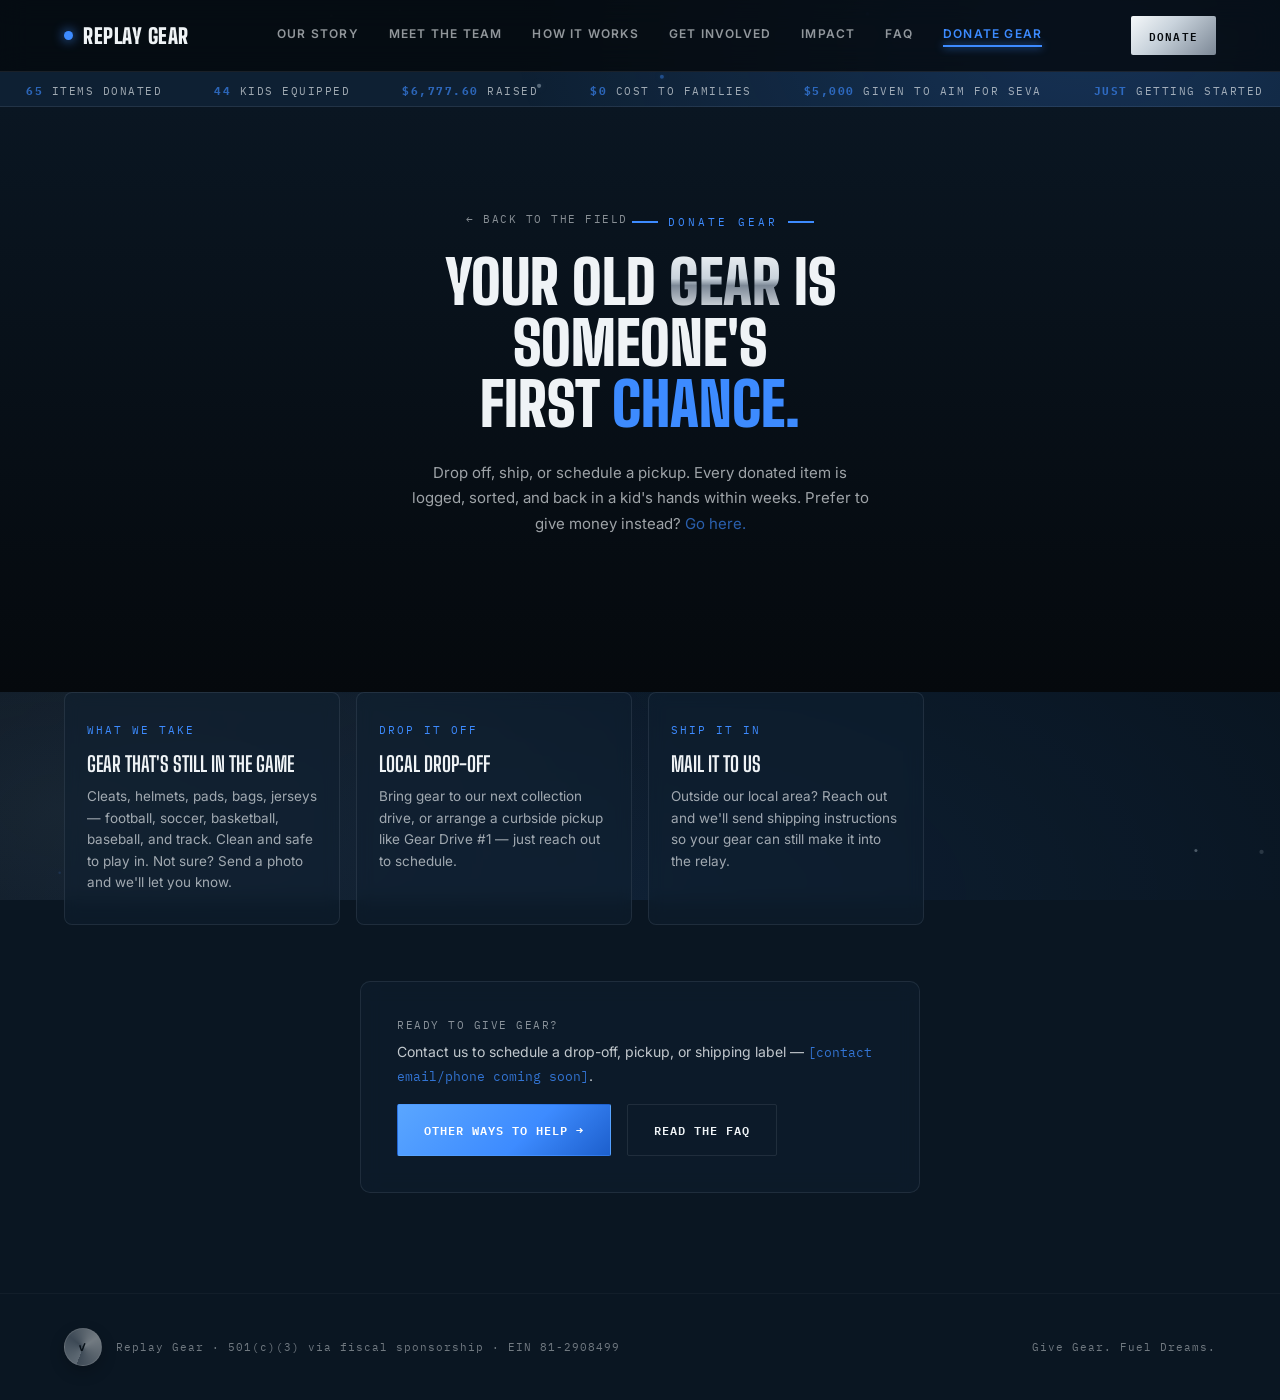
==== donate-gear.html @ a11f2f1e "Initial Replay Gear website — multi-page site with 3D football field nav Includes homepage with inte" ====
<!DOCTYPE html>
<html lang="en">
<head>
<meta charset="UTF-8">
<meta name="viewport" content="width=device-width, initial-scale=1.0">
<title>Donate Gear — Replay Gear</title>
<meta name="description" content="Drop off, ship, or schedule a pickup. Every donated item is logged, sorted, and back in a kid's hands within weeks.">
<link rel="icon" href="data:image/svg+xml,<svg xmlns=%22http://www.w3.org/2000/svg%22 viewBox=%220 0 100 100%22><circle cx=%2250%22 cy=%2250%22 r=%2248%22 fill=%22%230A1622%22/><ellipse cx=%2250%22 cy=%2250%22 rx=%2232%22 ry=%2220%22 fill=%22%23C9D3DC%22/></svg>">
<link rel="preconnect" href="https://fonts.googleapis.com">
<link rel="preconnect" href="https://fonts.gstatic.com" crossorigin>
<link href="https://fonts.googleapis.com/css2?family=Big+Shoulders+Display:wght@700;900&family=Inter:wght@400;500;600;700&family=IBM+Plex+Mono:wght@500;600&display=swap" rel="stylesheet">
<link rel="stylesheet" href="css/style.css">
</head>
<body>
<canvas id="bg-canvas" aria-hidden="true"></canvas>
<div class="bg-glow"></div>

<nav>
  <a class="logo" href="index.html"><span class="dot"></span>REPLAY GEAR</a>
  <div class="navlinks">
    <a href="story.html">Our Story</a>
    <a href="team.html">Meet the Team</a>
    <a href="how-it-works.html">How it Works</a>
    <a href="get-involved.html">Get Involved</a>
    <a href="impact.html">Impact</a>
    <a href="faq.html">FAQ</a>
    <a href="donate-gear.html" aria-current="page">Donate Gear</a>
  </div>
  <div class="nav-right">
    <a class="nav-cta" href="donate.html">Donate</a>
    <button class="nav-burger" id="navBurger" aria-label="Toggle menu" aria-expanded="false">
      <span></span><span></span><span></span>
    </button>
  </div>
</nav>

<div class="mobile-panel" id="mobilePanel">
  <a href="story.html">Our Story</a>
  <a href="team.html">Meet the Team</a>
  <a href="how-it-works.html">How it Works</a>
  <a href="get-involved.html">Get Involved</a>
  <a href="impact.html">Impact</a>
  <a href="faq.html">FAQ</a>
  <a href="donate-gear.html" aria-current="page">Donate Gear</a>
  <a class="nav-cta" href="donate.html">Donate</a>
</div>

<div class="ticker-wrap"><div class="ticker" id="ticker"></div></div>

<main>
  <section class="cta" style="padding-top:100px;">
    <a class="back-home" href="index.html">← Back to the field</a>
    <div class="hero-eyebrow">Donate Gear</div>
    <h2>Your old <em class="chrome-text">gear</em> is someone's<br>first <em style="color:var(--accent);">chance.</em></h2>
    <p>Drop off, ship, or schedule a pickup. Every donated item is logged, sorted, and back in a kid's hands within weeks. Prefer to give money instead? <a href="donate.html" style="color:var(--accent);">Go here.</a></p>
  </section>

  <section class="section" style="padding-top:0;">
    <div class="quarters">
      <div class="tilt-card"><div class="tilt-glow"></div>
        <div class="quarter-tag">WHAT WE TAKE</div>
        <h3>Gear That's Still In The Game</h3>
        <p>Cleats, helmets, pads, bags, jerseys — football, soccer, basketball, baseball, and track. Clean and safe to play in. Not sure? Send a photo and we'll let you know.</p>
      </div>
      <div class="tilt-card"><div class="tilt-glow"></div>
        <div class="quarter-tag">DROP IT OFF</div>
        <h3>Local Drop-Off</h3>
        <p>Bring gear to our next collection drive, or arrange a curbside pickup like Gear Drive #1 — just reach out to schedule.</p>
      </div>
      <div class="tilt-card"><div class="tilt-glow"></div>
        <div class="quarter-tag">SHIP IT IN</div>
        <h3>Mail It To Us</h3>
        <p>Outside our local area? Reach out and we'll send shipping instructions so your gear can still make it into the relay.</p>
      </div>
    </div>

    <div class="donate-panel" style="margin-top:56px;">
      <div class="donate-field">
        <label>Ready to give gear?</label>
        <p style="font-size:14px; line-height:1.7; opacity:.8; margin-top:6px;">
          Contact us to schedule a drop-off, pickup, or shipping label — <span style="color:var(--accent); font-family:var(--mono); font-size:12.5px;">[contact email/phone coming soon]</span>.
        </p>
      </div>
      <div class="hero-actions" style="justify-content:flex-start; margin-top:10px;">
        <a class="btn btn-primary" href="get-involved.html">Other Ways to Help →</a>
        <a class="btn btn-ghost" href="faq.html">Read the FAQ</a>
      </div>
    </div>
  </section>
</main>

<footer>
  <div style="display:flex; align-items:center; gap:14px;">
    <div class="seal" aria-hidden="true">
      <div class="seal-inner">
        <div class="seal-face front"><span class="check">✓</span></div>
        <div class="seal-face back"><span>TRUSTED<br>501(C)(3)</span></div>
      </div>
    </div>
    <span>Replay Gear · 501(c)(3) via fiscal sponsorship · EIN 81-2908499</span>
  </div>
  <span>Give Gear. Fuel Dreams.</span>
</footer>

<script src="js/main.js"></script>
</body>
</html>
---- css/style.css ----
:root{
  --void:#05090D;
  --navy:#0A1622;
  --navy2:#0E2033;
  --panel: rgba(16,32,48,0.55);
  --line: rgba(200,214,228,0.10);
  --chrome-1:#C9D3DC;
  --chrome-2:#F5F8FA;
  --chrome-3:#7C8896;
  --ice:#EFF3F6;
  --accent:#3D8BFF;
  --accent-dim: rgba(61,139,255,0.16);
  --mono:'IBM Plex Mono', monospace;
  --display:'Big Shoulders Display', sans-serif;
  --body:'Inter', sans-serif;
}
*{margin:0;padding:0;box-sizing:border-box;}
html{scroll-behavior:smooth;}
body{ background:var(--navy); color:var(--ice); font-family:var(--body); overflow-x:hidden; position:relative;}
a{color:inherit; text-decoration:none;}
button{ font:inherit; color:inherit; background:none; border:none; cursor:pointer; }

/* ambient backdrop */
#bg-canvas{
  position:fixed; inset:0; z-index:0; pointer-events:none; width:100%; height:100%; display:block;
}
.bg-glow{
  position:fixed; inset:0; z-index:0; pointer-events:none;
  background:
    radial-gradient(ellipse 45% 35% at 85% 5%, rgba(61,139,255,0.16), transparent),
    radial-gradient(ellipse 50% 40% at 5% 90%, rgba(124,136,150,0.12), transparent),
    radial-gradient(ellipse 60% 45% at 50% 100%, rgba(61,139,255,0.08), transparent);
}
main, nav, footer{ position:relative; z-index:1; }

.chrome-text{
  background:linear-gradient(180deg, var(--chrome-2) 0%, var(--chrome-1) 45%, var(--chrome-3) 55%, var(--chrome-2) 100%);
  -webkit-background-clip:text; background-clip:text; color:transparent;
}

/* ---------- NAV ---------- */
nav{
  position:sticky; top:0; z-index:50; display:flex; align-items:center; justify-content:space-between;
  padding:16px 5vw; background:rgba(5,9,13,0.72); backdrop-filter: blur(14px);
  border-bottom:1px solid var(--line);
}
.logo{ font-family:var(--display); font-weight:900; font-size:21px; letter-spacing:.5px; display:flex; align-items:center; gap:10px;}
.logo .dot{ width:9px; height:9px; border-radius:50%; background:var(--accent); box-shadow:0 0 12px var(--accent); animation:pulse 1.6s ease-in-out infinite;}
@keyframes pulse{0%,100%{opacity:1}50%{opacity:.3}}
.navlinks{ display:flex; gap:30px; font-size:12px; font-weight:600; letter-spacing:1.2px; text-transform:uppercase;}
.navlinks a{ opacity:.6; transition:opacity .2s, color .2s; position:relative; padding-bottom:4px;}
.navlinks a:hover{ opacity:1; color:var(--accent);}
.navlinks a[aria-current="page"]{ opacity:1; color:var(--accent);}
.navlinks a[aria-current="page"]::after{
  content:''; position:absolute; left:0; right:0; bottom:-2px; height:2px; background:var(--accent); box-shadow:0 0 8px var(--accent);
}
.mobile-panel a[aria-current="page"]{ color:var(--accent); }
.nav-right{ display:flex; align-items:center; gap:18px; }
.nav-cta{
  font-family:var(--mono); font-size:11px; font-weight:600; letter-spacing:1.2px;
  background:linear-gradient(135deg, var(--chrome-2), var(--chrome-1) 40%, var(--chrome-3));
  color:var(--void); padding:10px 18px; border-radius:2px; text-transform:uppercase;
  box-shadow:0 0 0 rgba(61,139,255,0); transition:box-shadow .25s, transform .15s;
  display:inline-block;
}
.nav-cta:hover{ box-shadow:0 0 24px rgba(61,139,255,.4); transform:translateY(-1px);}

.nav-burger{ display:none; width:34px; height:34px; position:relative; }
.nav-burger span{ position:absolute; left:6px; right:6px; height:2px; background:var(--ice); transition:transform .25s, opacity .2s; }
.nav-burger span:nth-child(1){ top:11px; }
.nav-burger span:nth-child(2){ top:17px; }
.nav-burger span:nth-child(3){ top:23px; }
.nav-burger.open span:nth-child(1){ transform:translateY(6px) rotate(45deg); }
.nav-burger.open span:nth-child(2){ opacity:0; }
.nav-burger.open span:nth-child(3){ transform:translateY(-6px) rotate(-45deg); }

.mobile-panel{
  position:fixed; inset:0 0 auto 0; top:65px; z-index:49; background:rgba(5,9,13,0.97); backdrop-filter:blur(16px);
  border-bottom:1px solid var(--line); padding:26px 6vw 34px; display:flex; flex-direction:column; gap:22px;
  transform:translateY(-12px); opacity:0; pointer-events:none; transition:transform .25s ease, opacity .2s ease;
}
.mobile-panel.open{ transform:translateY(0); opacity:1; pointer-events:auto; }
.mobile-panel a{ font-family:var(--display); font-weight:700; font-size:22px; text-transform:uppercase; letter-spacing:.5px; }
.mobile-panel .nav-cta{ align-self:flex-start; }

@media (max-width:820px){
  .navlinks{display:none;}
  .nav-burger{ display:block; }
  .nav-right .nav-cta{ display:none; }
}
@media (min-width:821px){ .mobile-panel{ display:none; } }

/* ---------- TICKER ---------- */
.ticker-wrap{ background:var(--navy2); border-bottom:1px solid var(--line); overflow:hidden; white-space:nowrap; padding:7px 0;}
.ticker{ display:inline-block; font-family:var(--mono); font-size:11px; letter-spacing:1.5px; color:var(--accent); animation:scroll-left 28s linear infinite;}
.ticker span{ margin:0 26px; color:var(--ice); opacity:.65;}
.ticker span b{ color:var(--accent); opacity:1;}
@keyframes scroll-left{0%{transform:translateX(0)}100%{transform:translateX(-50%)}}

/* ---------- HERO ---------- */
.hero{ padding:110px 5vw 40px; text-align:center; }
.hero-eyebrow{
  font-family:var(--mono); font-size:11px; letter-spacing:3px; color:var(--accent); text-transform:uppercase;
  margin-bottom:22px; display:inline-flex; align-items:center; gap:10px;
}
.hero-eyebrow::before, .hero-eyebrow::after{ content:''; width:26px; height:2px; background:var(--accent); display:inline-block;}
.flap-line{ display:flex; flex-wrap:wrap; gap:.14em; justify-content:center; font-family:var(--display); font-weight:900; font-size:clamp(38px,7vw,88px); line-height:.94; text-transform:uppercase; letter-spacing:-1px;}
.flap{ display:inline-block; }
.hero-sub{ margin:26px auto 0; max-width:56ch; font-size:16px; line-height:1.7; color:var(--ice); opacity:.7;}
.hero-actions{ margin-top:32px; display:flex; gap:16px; justify-content:center; flex-wrap:wrap;}
.btn{ font-family:var(--mono); font-size:12px; font-weight:600; letter-spacing:1px; text-transform:uppercase; padding:15px 26px; border-radius:2px; display:inline-flex; align-items:center; gap:10px; border:1px solid transparent; transition:transform .15s ease, box-shadow .25s; position:relative; overflow:hidden;}
.btn-primary{ background:linear-gradient(135deg, #5AA6FF, var(--accent) 60%, #1D5FCC); color:#fff;}
.btn-primary:hover{ transform:translateY(-2px); box-shadow:0 8px 30px rgba(61,139,255,.4);}
.btn-ghost{ border-color:var(--line); color:var(--ice);}
.btn-ghost:hover{ border-color:var(--chrome-1); transform:translateY(-2px);}

.btn::after{
  content:''; position:absolute; top:0; left:-60%; width:40%; height:100%;
  background:linear-gradient(115deg, transparent, rgba(255,255,255,.35), transparent);
  transform:skewX(-20deg); transition:left .5s ease;
}
.btn:hover::after{ left:130%; }

/* ---------- COIN BADGE ---------- */
.badge-wrap{ display:flex; justify-content:center; margin-top:46px; }
.badge-coin{ width:112px; height:112px; perspective:700px; }
.badge-coin-inner{ position:relative; width:100%; height:100%; transform-style:preserve-3d; animation:coin-spin 7s linear infinite; }
.badge-face{
  position:absolute; inset:0; border-radius:50%; backface-visibility:hidden; display:flex; flex-direction:column;
  align-items:center; justify-content:center; gap:2px;
  background:conic-gradient(from 140deg, var(--chrome-2), var(--chrome-1) 25%, var(--chrome-3) 50%, var(--chrome-1) 75%, var(--chrome-2));
  border:2px solid rgba(255,255,255,.5); box-shadow:0 10px 30px rgba(0,0,0,.55), inset 0 0 18px rgba(0,0,0,.25);
}
.badge-face .mono{ font-family:var(--mono); font-size:8px; letter-spacing:1.5px; color:var(--void); opacity:.75; }
.badge-face .rg{ font-family:var(--display); font-weight:900; font-size:26px; color:var(--void); line-height:1; }
.badge-face.back{ transform:rotateY(180deg); }
.badge-face.back .laces{ display:flex; gap:5px; }
.badge-face.back .laces span{ width:3px; height:34px; background:var(--void); opacity:.6; border-radius:2px; }
@keyframes coin-spin{ from{ transform:rotateY(0deg); } to{ transform:rotateY(360deg); } }

/* ---------- SEAL (small spinning badge, reused near Impact + footer) ---------- */
.seal{ width:56px; height:56px; perspective:500px; flex-shrink:0; }
.seal-inner{ position:relative; width:100%; height:100%; transform-style:preserve-3d; animation:coin-spin 9s linear infinite; }
.seal-face{
  position:absolute; inset:0; border-radius:50%; backface-visibility:hidden; display:flex; flex-direction:column;
  align-items:center; justify-content:center; text-align:center; line-height:1.1;
  background:conic-gradient(from 200deg, var(--chrome-1), var(--chrome-3) 30%, var(--chrome-2) 60%, var(--chrome-3));
  border:1.5px solid rgba(255,255,255,.45); box-shadow:0 6px 16px rgba(0,0,0,.5);
}
.seal-face .check{ color:var(--void); font-size:16px; font-weight:900; }
.seal-face.back{ transform:rotateY(180deg); }
.seal-face.back span{ font-family:var(--mono); font-size:6.5px; letter-spacing:.5px; color:var(--void); opacity:.8; padding:0 6px; }
.seal-row{ display:flex; align-items:center; gap:14px; justify-content:center; margin-top:40px; }
.seal-row .seal-caption{ font-family:var(--mono); font-size:10.5px; letter-spacing:1.5px; text-transform:uppercase; opacity:.5; text-align:left; }
footer .seal{ width:38px; height:38px; }
footer .seal-face .check{ font-size:11px; }

/* ---------- 3D FIELD ---------- */
.field-section{ padding:80px 4vw 130px; }
.field-header{ text-align:center; margin-bottom:50px; }
.field-title{ font-family:var(--display); font-weight:900; font-size:clamp(30px,4vw,48px); text-transform:uppercase;}
.field-note{ font-family:var(--mono); font-size:12px; letter-spacing:1.5px; opacity:.55; text-transform:uppercase; margin-top:10px;}

.field-wrap{ max-width:1180px; margin:0 auto; perspective:1900px; }
.field{
  position:relative; height:820px; border-radius:14px;
  transform-style:preserve-3d;
  transform: rotateX(50deg) rotateZ(0deg);
  transition: transform .15s ease-out;
  background:
    repeating-linear-gradient(180deg, rgba(200,214,228,0.08) 0 2px, transparent 2px 92px),
    linear-gradient(180deg, #0C1C2C 0%, #071119 100%);
  border:1px solid var(--line);
  box-shadow: 0 0 0 1px rgba(0,0,0,.5), 0 50px 140px rgba(0,0,0,.7), inset 0 0 160px rgba(0,0,0,.6);
  overflow:hidden;
}
/* yard-line hash marks along both sidelines */
.field::before, .field::after{
  content:''; position:absolute; top:0; bottom:0; width:14%;
  background-image: repeating-linear-gradient(180deg, rgba(200,214,228,0.35) 0 2px, transparent 2px 46px);
  background-position: left center; background-repeat:repeat-y; background-size: 22px 46px;
  opacity:.4; pointer-events:none;
}
.field::before{ left:2%; }
.field::after{ right:2%; background-position: right center; }

.field-scanline{
  position:absolute; left:0; right:0; height:150px;
  background:linear-gradient(180deg, transparent, rgba(61,139,255,0.16), transparent);
  animation: scan 5.5s linear infinite; pointer-events:none;
}
@keyframes scan{ 0%{ top:-150px } 100%{ top:100% } }

.endzone{
  position:absolute; left:0; right:0; height:84px; display:flex; align-items:center; justify-content:center;
  font-family:var(--display); font-weight:900; font-size:19px; letter-spacing:4px; text-transform:uppercase;
  cursor:pointer; transition:filter .2s, background .2s; border:none; width:100%;
}
.endzone.top{ top:0; background:linear-gradient(180deg, rgba(124,136,150,0.28), transparent); color:var(--chrome-1);}
.endzone.bottom{ bottom:0; background:linear-gradient(0deg, rgba(61,139,255,0.3), transparent); color:var(--accent);}
.endzone:hover, .endzone:focus-visible{ filter:brightness(1.45); }

.zone{
  position:absolute; left:4%; right:4%; width:92%; height:3px; background:rgba(200,214,228,0.22);
  cursor:pointer; border:none; padding:0; transition:background .2s, box-shadow .2s;
}
.zone-label{
  position:absolute; left:50%; top:-15px; transform:translate(-50%,0); white-space:nowrap;
  display:flex; align-items:baseline; gap:10px;
  font-family:var(--mono); font-size:16px; font-weight:600; letter-spacing:2.5px; color:var(--ice); opacity:.82;
  padding:5px 18px; border-radius:3px; background:rgba(5,9,13,0.35);
  transition:opacity .2s, transform .2s, color .2s, background .2s, box-shadow .2s;
}
.zone-label .yard{ color:var(--accent); font-weight:700; opacity:.95; }
.zone:hover, .zone:focus-visible{ background:var(--accent); box-shadow:0 0 20px var(--accent); }
.zone:hover .zone-label, .zone:focus-visible .zone-label{
  opacity:1; color:var(--accent); transform:translate(-50%,-6px); background:rgba(5,9,13,0.7); box-shadow:0 0 24px rgba(61,139,255,.35);
}
.zone:hover .zone-label .yard, .zone:focus-visible .zone-label .yard{ color:var(--chrome-2); }

.ball{
  position:absolute; width:34px; height:21px; left:50%; margin-left:-17px;
  background:linear-gradient(135deg, var(--chrome-2), var(--chrome-1) 50%, var(--chrome-3));
  border-radius:50% / 60%; box-shadow:0 10px 24px rgba(0,0,0,.6), 0 0 0 1px rgba(255,255,255,.18);
  transition: top .5s cubic-bezier(.2,.8,.2,1);
}
.ball::after{ content:''; position:absolute; left:50%; top:50%; width:18px; height:2px; background:rgba(10,22,34,.6); transform:translate(-50%,-50%);}

.field-hud{ display:flex; justify-content:space-between; font-family:var(--mono); font-size:11.5px; letter-spacing:1.5px; color:var(--accent); opacity:.65; margin-top:18px; text-transform:uppercase;}

@media (max-width:900px){
  .field{ height:1000px; }
  .zone-label{ font-size:14px; }
}
@media (max-width:700px){
  .field{ height:900px; transform: rotateX(28deg); }
  .field-wrap{ perspective:1400px; }
  .zone-label{ opacity:1; background:rgba(5,9,13,0.55); font-size:13.5px; letter-spacing:1.8px; padding:4px 12px; }
  .endzone{ font-size:15px; letter-spacing:2px; }
}

/* ---------- PAGE HEADER (subpages) ---------- */
.page-header{ padding:100px 5vw 30px; text-align:center; }
.page-header .hero-eyebrow{ margin-bottom:20px; }
.page-header h1{
  font-family:var(--display); font-weight:900; font-size:clamp(36px,6vw,68px); text-transform:uppercase; line-height:.98;
}
.page-header p{ margin:20px auto 0; max-width:56ch; font-size:15px; line-height:1.7; opacity:.65; }
.back-home{
  display:inline-flex; align-items:center; gap:8px; font-family:var(--mono); font-size:11px; letter-spacing:1.5px;
  text-transform:uppercase; opacity:.55; margin-bottom:26px; transition:opacity .2s, color .2s;
}
.back-home:hover{ opacity:1; color:var(--accent); }

/* ---------- SECTIONS ---------- */
.section{ padding:100px 5vw; }
.section-head{ display:flex; align-items:baseline; justify-content:space-between; margin-bottom:56px; flex-wrap:wrap; gap:16px;}
.section-title{ font-family:var(--display); font-weight:900; font-size:clamp(28px,3.4vw,44px); text-transform:uppercase;}
.section-note{ font-family:var(--mono); font-size:12px; letter-spacing:1.5px; opacity:.5; text-transform:uppercase;}
.section-lead{ max-width:64ch; font-size:15px; line-height:1.8; opacity:.7; }

.quarters, .roster{ display:grid; grid-template-columns:repeat(4,1fr); gap:16px; }
.tilt-card{
  position:relative; background:var(--panel); border:1px solid var(--line); border-radius:8px;
  padding:30px 22px; overflow:hidden; backdrop-filter:blur(8px);
  transform-style:preserve-3d; will-change:transform;
  transition:transform .12s ease-out, border-color .2s;
}
.tilt-card:hover{ border-color:rgba(61,139,255,.4); }
.tilt-glow{
  position:absolute; inset:0; opacity:0; transition:opacity .3s;
  background: radial-gradient(220px circle at var(--mx,50%) var(--my,50%), rgba(61,139,255,.18), transparent 60%);
}
.tilt-card:hover .tilt-glow{ opacity:1; }
.quarter-tag{ font-family:var(--mono); font-size:11px; color:var(--accent); letter-spacing:2px; position:relative;}
.tilt-card h3{ font-family:var(--display); font-weight:700; font-size:21px; text-transform:uppercase; margin:14px 0 10px; position:relative;}
.tilt-card p{ font-size:13.5px; line-height:1.6; opacity:.65; position:relative;}
.tilt-card .roster-cta{ display:inline-block; margin-top:16px; font-family:var(--mono); font-size:11px; letter-spacing:1.5px; color:var(--accent); position:relative; text-transform:uppercase; }
@media (max-width:900px){ .quarters, .roster{grid-template-columns:repeat(2,1fr);} }
@media (max-width:520px){ .quarters, .roster{grid-template-columns:1fr;} }

/* ---------- TRADING CARDS (Verified Moments) ---------- */
.card-series{ margin-top:70px; }
.card-series:first-of-type{ margin-top:40px; }
.card-series-head{ display:flex; align-items:baseline; gap:16px; flex-wrap:wrap; margin-bottom:26px; }
.card-series-head h3{ font-family:var(--display); font-weight:800; font-size:clamp(20px,2.4vw,28px); text-transform:uppercase; }
.card-series-head .series-note{ font-family:var(--mono); font-size:11.5px; letter-spacing:1px; opacity:.55; }

.card-grid{ display:grid; grid-template-columns:repeat(4,1fr); gap:34px 22px; }
@media (max-width:900px){ .card-grid{ grid-template-columns:repeat(2,1fr); } }
@media (max-width:520px){ .card-grid{ grid-template-columns:1fr; max-width:280px; margin:0 auto; } }

.trading-card{ position:relative; perspective:1200px; }
.trading-card-inner{
  position:relative; border-radius:15px; padding:3px;
  background:conic-gradient(from 140deg, var(--chrome-2), var(--chrome-1) 25%, var(--chrome-3) 50%, var(--chrome-1) 75%, var(--chrome-2));
  box-shadow:0 25px 55px rgba(0,0,0,.55), 0 0 0 1px rgba(0,0,0,.4);
  transform-style:preserve-3d; will-change:transform; transition:transform .12s ease-out, box-shadow .2s;
}
.trading-card:hover .trading-card-inner{ box-shadow:0 30px 70px rgba(0,0,0,.6), 0 0 26px rgba(61,139,255,.25); }
.trading-card-face{ background:var(--navy2); border-radius:12px; overflow:hidden; }

.card-label-bar{
  display:flex; align-items:center; justify-content:space-between; gap:8px;
  padding:8px 12px; background:linear-gradient(180deg, rgba(5,9,13,.92), rgba(5,9,13,.72));
  border-bottom:1px solid rgba(255,255,255,.08);
}
.card-label-bar .brand{ font-family:var(--mono); font-size:8px; letter-spacing:1.5px; color:var(--chrome-1); opacity:.8; }
.card-label-bar .verified{ font-family:var(--mono); font-size:8px; letter-spacing:1px; color:var(--accent); display:flex; align-items:center; gap:4px; }
.card-label-bar .verified::before{ content:''; width:5px; height:5px; border-radius:50%; background:var(--accent); box-shadow:0 0 6px var(--accent); }

.card-photo-window{ position:relative; aspect-ratio:3/4; overflow:hidden; }
.card-photo-window img{ width:100%; height:100%; object-fit:cover; display:block; filter:saturate(1.05) contrast(1.03); }
.card-photo-window::after{
  content:''; position:absolute; top:0; left:-60%; width:45%; height:100%;
  background:linear-gradient(115deg, transparent, rgba(255,255,255,.4), transparent);
  transform:skewX(-20deg); transition:left .6s ease; pointer-events:none;
}
.trading-card:hover .card-photo-window::after{ left:140%; }

.card-cert-strip{ padding:10px 12px 13px; }
.card-cert-strip .serial{ font-family:var(--mono); font-size:9px; letter-spacing:1.2px; color:var(--accent); opacity:.85; text-transform:uppercase; }
.card-cert-strip .caption{ font-family:var(--body); font-size:12.5px; line-height:1.4; opacity:.85; margin-top:4px; }

.card-hologram{ position:absolute; top:-15px; right:-13px; width:42px; height:42px; z-index:2; filter:drop-shadow(0 6px 14px rgba(0,0,0,.5)); }

/* Team profile variant of the trading card */
.card-grid.profiles{ grid-template-columns:repeat(3,1fr); }
@media (max-width:900px){ .card-grid.profiles{ grid-template-columns:1fr; max-width:340px; margin:0 auto; } }
.trading-card.profile-card .card-photo-window{ aspect-ratio:1/1; }
.card-cert-strip.profile{ padding:14px 16px 18px; }
.profile-name{ font-family:var(--display); font-weight:800; font-size:19px; text-transform:uppercase; letter-spacing:.3px; }
.profile-role{ font-family:var(--mono); font-size:11px; letter-spacing:1.5px; color:var(--accent); text-transform:uppercase; margin-top:3px; }
.profile-bio{ font-size:13px; line-height:1.6; opacity:.7; margin-top:10px; }
.profile-placeholder{
  width:100%; height:100%; display:flex; align-items:center; justify-content:center;
  font-family:var(--mono); font-size:11px; letter-spacing:1.5px; color:var(--chrome-3); text-transform:uppercase; text-align:center; padding:20px;
  background:linear-gradient(135deg, rgba(200,214,228,.06), rgba(200,214,228,.02));
}

/* ---------- TEAM COINS (Meet the Team) ---------- */
.team-grid{ display:grid; grid-template-columns:repeat(3,1fr); gap:56px 30px; max-width:820px; margin:54px auto 0; }
@media (max-width:800px){ .team-grid{ grid-template-columns:1fr; max-width:260px; gap:64px; } }

.team-card{ position:relative; perspective:1300px; width:100%; max-width:230px; margin:0 auto; cursor:pointer; }
.team-card-inner{
  position:relative; width:100%; aspect-ratio:1/1; transform-style:preserve-3d;
  transition:transform .6s cubic-bezier(.3,.7,.3,1);
}
.team-card.flipped .team-card-inner{ transform:rotateY(180deg); }
.team-card:focus-visible{ outline:2px solid var(--accent); outline-offset:8px; border-radius:50%; }

.team-face{
  position:absolute; inset:0; border-radius:50%; backface-visibility:hidden;
  background:conic-gradient(from 140deg, var(--chrome-2), var(--chrome-1) 25%, var(--chrome-3) 50%, var(--chrome-1) 75%, var(--chrome-2));
  padding:5px; box-shadow:0 22px 46px rgba(0,0,0,.5), inset 0 0 0 1px rgba(255,255,255,.15);
}
.team-face-inner{ position:relative; width:100%; height:100%; border-radius:50%; overflow:hidden; background:var(--navy2); }
.team-face.front .team-face-inner img{ width:100%; height:100%; object-fit:cover; display:block; filter:saturate(1.05) contrast(1.03); }
.team-face.front .team-face-inner::after{
  content:''; position:absolute; top:0; left:-70%; width:55%; height:100%;
  background:linear-gradient(115deg, transparent, rgba(255,255,255,.4), transparent);
  transform:skewX(-20deg); transition:left .7s ease; pointer-events:none;
}
.team-card:hover .team-face.front .team-face-inner::after{ left:150%; }
.team-face.back{ transform:rotateY(180deg); }
.team-face.back .team-face-inner{ display:flex; align-items:center; justify-content:center; padding:24px; text-align:center; }
.team-bio{ font-size:11.5px; line-height:1.55; opacity:.85; }
.team-monogram{ font-family:var(--display); font-weight:900; font-size:34px; color:var(--void); opacity:.65; }

.team-caption{ text-align:center; margin-top:22px; }
.team-name{ font-family:var(--display); font-weight:800; font-size:19px; text-transform:uppercase; }
.team-role{ font-family:var(--mono); font-size:11px; letter-spacing:1.5px; color:var(--accent); text-transform:uppercase; margin-top:4px; }
.team-hint{ font-family:var(--mono); font-size:9px; letter-spacing:1px; opacity:.4; text-transform:uppercase; margin-top:9px; }

/* ---------- FLIP CARDS (Get Involved roster) ---------- */
.flip-card{ background:none; border:none; padding:0; perspective:1400px; height:220px; width:100%; text-align:left; cursor:pointer; }
.flip-card:focus-visible{ outline:2px solid var(--accent); outline-offset:4px; border-radius:8px; }
.flip-card-inner{
  position:relative; width:100%; height:100%; transform-style:preserve-3d;
  transition:transform .55s cubic-bezier(.3,.7,.3,1);
}
.flip-card.flipped .flip-card-inner{ transform:rotateY(180deg); }
.flip-face{
  position:absolute; inset:0; backface-visibility:hidden; border-radius:8px; border:1px solid var(--line);
  background:var(--panel); padding:26px 22px; backdrop-filter:blur(8px); display:flex; flex-direction:column;
}
.flip-face.back{ transform:rotateY(180deg); justify-content:space-between; border-color:rgba(61,139,255,.35); }
.flip-face .quarter-tag{ display:block; }
.flip-face h3{ font-family:var(--display); font-weight:700; font-size:21px; text-transform:uppercase; margin:14px 0 10px; }
.flip-face p{ font-size:13.5px; line-height:1.6; opacity:.7; }
.flip-hint{ margin-top:auto; font-family:var(--mono); font-size:10px; letter-spacing:1.5px; text-transform:uppercase; opacity:.4; }
.flip-face.back .roster-cta{ font-family:var(--mono); font-size:12px; letter-spacing:1.5px; color:var(--accent); text-transform:uppercase; }
@media (max-width:520px){ .flip-card{ height:250px; } }

.impact{ background:var(--navy2); border-top:1px solid var(--line); border-bottom:1px solid var(--line);}
.impact-grid{ display:grid; grid-template-columns:repeat(4,1fr); gap:16px; }
.impact-cell{ padding:34px 22px; position:relative; overflow:hidden; transform-style:preserve-3d;}
.impact-num{ font-family:var(--display); font-weight:900; font-size:clamp(32px,3.6vw,50px); line-height:1; position:relative;}
.impact-label{ font-family:var(--mono); font-size:11px; letter-spacing:1.5px; text-transform:uppercase; opacity:.6; margin-top:10px; position:relative;}
@media (max-width:900px){ .impact-grid{grid-template-columns:repeat(2,1fr);} }

/* ---------- FAQ ---------- */
.faq-list{ max-width:760px; margin:0 auto; display:flex; flex-direction:column; gap:12px; }
.faq-item{ border:1px solid var(--line); border-radius:8px; background:var(--panel); overflow:hidden; }
.faq-q{
  width:100%; text-align:left; padding:20px 22px; display:flex; align-items:center; justify-content:space-between; gap:16px;
  font-family:var(--display); font-weight:700; font-size:17px; text-transform:uppercase; letter-spacing:.3px;
}
.faq-q .num{ font-family:var(--mono); color:var(--accent); font-size:12px; margin-right:14px; }
.faq-q .chevron{ font-family:var(--mono); color:var(--chrome-1); transition:transform .25s; flex-shrink:0; }
.faq-item.open .chevron{ transform:rotate(135deg); }
.faq-a{ max-height:0; overflow:hidden; transition:max-height .3s ease; }
.faq-a p{ padding:0 22px 20px 58px; font-size:14px; line-height:1.7; opacity:.7; max-width:60ch; }
.faq-item.open .faq-a{ max-height:220px; }

/* ---------- DONATE FORM ---------- */
.cta{ padding:120px 5vw; text-align:center; background:linear-gradient(180deg, var(--navy), var(--void)); }
.cta h2{ font-family:var(--display); font-weight:900; text-transform:uppercase; font-size:clamp(30px,5vw,60px); max-width:16ch; margin:0 auto 24px; line-height:1.02;}
.cta h2 em{ font-style:normal;}
.cta > p{ opacity:.65; max-width:52ch; margin:0 auto 36px; font-size:15px; line-height:1.7;}

.donate-panel{
  max-width:560px; margin:0 auto; background:var(--panel); border:1px solid var(--line); border-radius:10px;
  padding:36px; text-align:left; backdrop-filter:blur(10px);
}
.donate-field{ margin-bottom:16px; }
.donate-field label{ display:block; font-family:var(--mono); font-size:10.5px; letter-spacing:1.5px; text-transform:uppercase; opacity:.55; margin-bottom:8px; }
.btn:focus-visible, .faq-q:focus-visible, .nav-burger:focus-visible{
  outline:2px solid var(--accent); outline-offset:2px;
}

/* ---------- DONATE EMBED (real HCB form) ---------- */
.donate-embed-panel{
  max-width:640px; margin:36px auto 0; border-radius:14px; padding:3px;
  background:conic-gradient(from 140deg, var(--chrome-2), var(--chrome-1) 25%, var(--chrome-3) 50%, var(--chrome-1) 75%, var(--chrome-2));
  box-shadow:0 35px 90px rgba(0,0,0,.6);
}
.donate-embed-inner{ background:var(--navy2); border-radius:11px; overflow:hidden; }
.donate-embed-inner iframe{ display:block; width:100%; height:min(80vh, 780px); border:0; background:#fff; }
.donate-embed-note{ margin-top:16px; font-family:var(--mono); font-size:10.5px; opacity:.45; letter-spacing:.5px; text-align:center; }

footer{ padding:34px 5vw; border-top:1px solid var(--line); display:flex; justify-content:space-between; align-items:center; font-family:var(--mono); font-size:11px; opacity:.45; letter-spacing:1px; flex-wrap:wrap; gap:10px;}

@media (prefers-reduced-motion: reduce){ *{ animation:none !important; transition:none !important; } }
@media (max-width:700px){ .field{ height:420px; transform: rotateX(46deg); } }
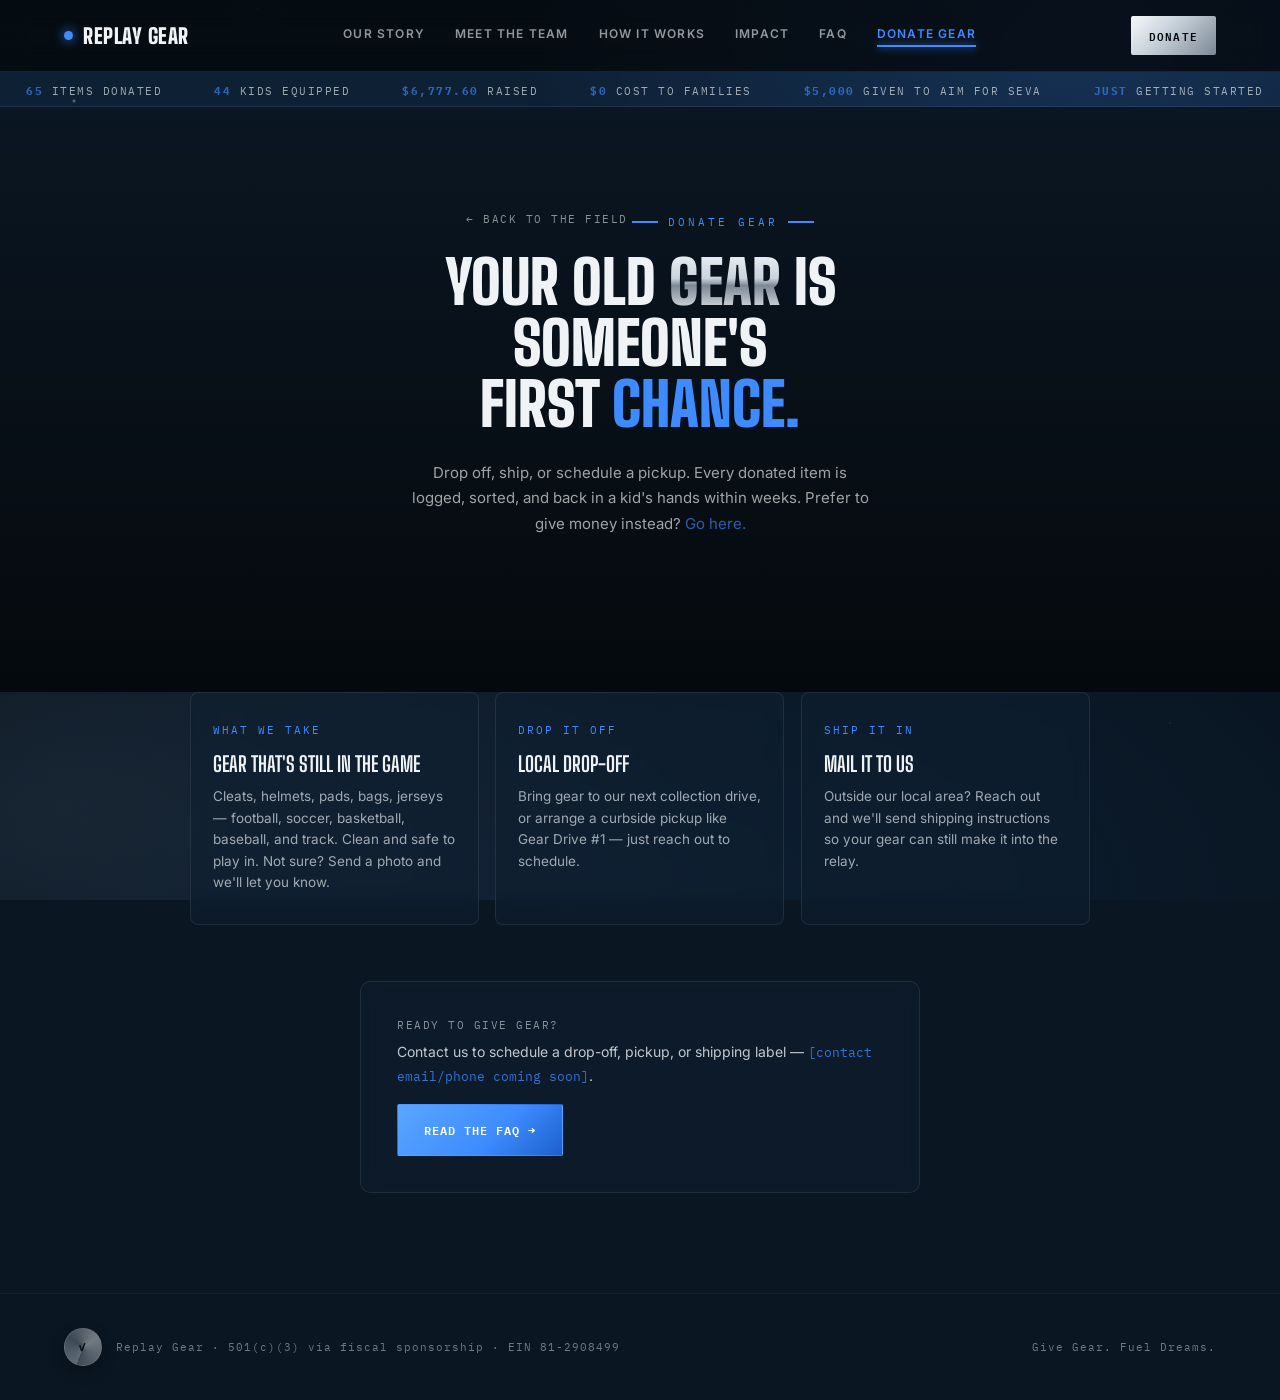
==== commit 7fdfca20: "Remove Get Involved page, fix donate-gear card centering, upgrade trading cards - Delete get-involve" ====
--- a/donate-gear.html
+++ b/donate-gear.html
@@ -21,7 +21,6 @@
     <a href="story.html">Our Story</a>
     <a href="team.html">Meet the Team</a>
     <a href="how-it-works.html">How it Works</a>
-    <a href="get-involved.html">Get Involved</a>
     <a href="impact.html">Impact</a>
     <a href="faq.html">FAQ</a>
     <a href="donate-gear.html" aria-current="page">Donate Gear</a>
@@ -38,7 +37,6 @@
   <a href="story.html">Our Story</a>
   <a href="team.html">Meet the Team</a>
   <a href="how-it-works.html">How it Works</a>
-  <a href="get-involved.html">Get Involved</a>
   <a href="impact.html">Impact</a>
   <a href="faq.html">FAQ</a>
   <a href="donate-gear.html" aria-current="page">Donate Gear</a>
@@ -56,7 +54,7 @@
   </section>
 
   <section class="section" style="padding-top:0;">
-    <div class="quarters">
+    <div class="quarters three-up">
       <div class="tilt-card"><div class="tilt-glow"></div>
         <div class="quarter-tag">WHAT WE TAKE</div>
         <h3>Gear That's Still In The Game</h3>
@@ -82,8 +80,7 @@
         </p>
       </div>
       <div class="hero-actions" style="justify-content:flex-start; margin-top:10px;">
-        <a class="btn btn-primary" href="get-involved.html">Other Ways to Help →</a>
-        <a class="btn btn-ghost" href="faq.html">Read the FAQ</a>
+        <a class="btn btn-primary" href="faq.html">Read the FAQ →</a>
       </div>
     </div>
   </section>
--- a/css/style.css
+++ b/css/style.css
@@ -259,7 +259,8 @@
 .section-note{ font-family:var(--mono); font-size:12px; letter-spacing:1.5px; opacity:.5; text-transform:uppercase;}
 .section-lead{ max-width:64ch; font-size:15px; line-height:1.8; opacity:.7; }
 
-.quarters, .roster{ display:grid; grid-template-columns:repeat(4,1fr); gap:16px; }
+.quarters{ display:grid; grid-template-columns:repeat(4,1fr); gap:16px; }
+.quarters.three-up{ grid-template-columns:repeat(3,1fr); max-width:900px; margin:0 auto; }
 .tilt-card{
   position:relative; background:var(--panel); border:1px solid var(--line); border-radius:8px;
   padding:30px 22px; overflow:hidden; backdrop-filter:blur(8px);
@@ -275,9 +276,8 @@
 .quarter-tag{ font-family:var(--mono); font-size:11px; color:var(--accent); letter-spacing:2px; position:relative;}
 .tilt-card h3{ font-family:var(--display); font-weight:700; font-size:21px; text-transform:uppercase; margin:14px 0 10px; position:relative;}
 .tilt-card p{ font-size:13.5px; line-height:1.6; opacity:.65; position:relative;}
-.tilt-card .roster-cta{ display:inline-block; margin-top:16px; font-family:var(--mono); font-size:11px; letter-spacing:1.5px; color:var(--accent); position:relative; text-transform:uppercase; }
-@media (max-width:900px){ .quarters, .roster{grid-template-columns:repeat(2,1fr);} }
-@media (max-width:520px){ .quarters, .roster{grid-template-columns:1fr;} }
+@media (max-width:900px){ .quarters{grid-template-columns:repeat(2,1fr);} .quarters.three-up{grid-template-columns:repeat(2,1fr); max-width:600px;} }
+@media (max-width:520px){ .quarters{grid-template-columns:1fr;} .quarters.three-up{grid-template-columns:1fr; max-width:320px;} }
 
 /* ---------- TRADING CARDS (Verified Moments) ---------- */
 .card-series{ margin-top:70px; }
@@ -292,24 +292,35 @@
 
 .trading-card{ position:relative; perspective:1200px; }
 .trading-card-inner{
-  position:relative; border-radius:15px; padding:3px;
+  position:relative; border-radius:18px; padding:9px;
   background:conic-gradient(from 140deg, var(--chrome-2), var(--chrome-1) 25%, var(--chrome-3) 50%, var(--chrome-1) 75%, var(--chrome-2));
   box-shadow:0 25px 55px rgba(0,0,0,.55), 0 0 0 1px rgba(0,0,0,.4);
   transform-style:preserve-3d; will-change:transform; transition:transform .12s ease-out, box-shadow .2s;
 }
-.trading-card:hover .trading-card-inner{ box-shadow:0 30px 70px rgba(0,0,0,.6), 0 0 26px rgba(61,139,255,.25); }
-.trading-card-face{ background:var(--navy2); border-radius:12px; overflow:hidden; }
+.trading-card:hover .trading-card-inner{ box-shadow:0 30px 70px rgba(0,0,0,.6), 0 0 30px rgba(61,139,255,.3); }
+.trading-card-face{
+  position:relative; background:var(--navy2); border-radius:11px; overflow:hidden;
+  box-shadow:inset 0 0 0 1px rgba(255,255,255,.3), inset 0 0 0 3px rgba(5,9,13,.55);
+}
+/* holo foil sheen sweeping the full card on hover */
+.trading-card-face::before{
+  content:''; position:absolute; inset:0; z-index:3; pointer-events:none; opacity:0; transition:opacity .25s;
+  background:linear-gradient(115deg, transparent 30%, rgba(255,80,180,.18) 42%, rgba(120,180,255,.22) 50%, rgba(255,220,120,.18) 58%, transparent 70%);
+  background-size:250% 250%; background-position:0% 0%;
+  mix-blend-mode:screen;
+}
+.trading-card:hover .trading-card-face::before{ opacity:1; background-position:100% 100%; transition:opacity .25s, background-position 1s ease; }
 
 .card-label-bar{
   display:flex; align-items:center; justify-content:space-between; gap:8px;
-  padding:8px 12px; background:linear-gradient(180deg, rgba(5,9,13,.92), rgba(5,9,13,.72));
-  border-bottom:1px solid rgba(255,255,255,.08);
-}
-.card-label-bar .brand{ font-family:var(--mono); font-size:8px; letter-spacing:1.5px; color:var(--chrome-1); opacity:.8; }
+  padding:7px 12px; background:linear-gradient(115deg, #12233a, #0A1622 55%, #1a3350);
+  border-bottom:1px solid rgba(255,255,255,.12);
+}
+.card-label-bar .brand{ font-family:var(--display); font-weight:800; font-size:11px; letter-spacing:1px; color:var(--chrome-2); text-transform:uppercase; }
 .card-label-bar .verified{ font-family:var(--mono); font-size:8px; letter-spacing:1px; color:var(--accent); display:flex; align-items:center; gap:4px; }
 .card-label-bar .verified::before{ content:''; width:5px; height:5px; border-radius:50%; background:var(--accent); box-shadow:0 0 6px var(--accent); }
 
-.card-photo-window{ position:relative; aspect-ratio:3/4; overflow:hidden; }
+.card-photo-window{ position:relative; aspect-ratio:3/4; overflow:hidden; border-top:1px solid rgba(255,255,255,.08); border-bottom:1px solid rgba(0,0,0,.4); }
 .card-photo-window img{ width:100%; height:100%; object-fit:cover; display:block; filter:saturate(1.05) contrast(1.03); }
 .card-photo-window::after{
   content:''; position:absolute; top:0; left:-60%; width:45%; height:100%;
@@ -318,7 +329,7 @@
 }
 .trading-card:hover .card-photo-window::after{ left:140%; }
 
-.card-cert-strip{ padding:10px 12px 13px; }
+.card-cert-strip{ padding:10px 12px 13px; background:linear-gradient(180deg, rgba(255,255,255,.02), transparent); }
 .card-cert-strip .serial{ font-family:var(--mono); font-size:9px; letter-spacing:1.2px; color:var(--accent); opacity:.85; text-transform:uppercase; }
 .card-cert-strip .caption{ font-family:var(--body); font-size:12.5px; line-height:1.4; opacity:.85; margin-top:4px; }
 
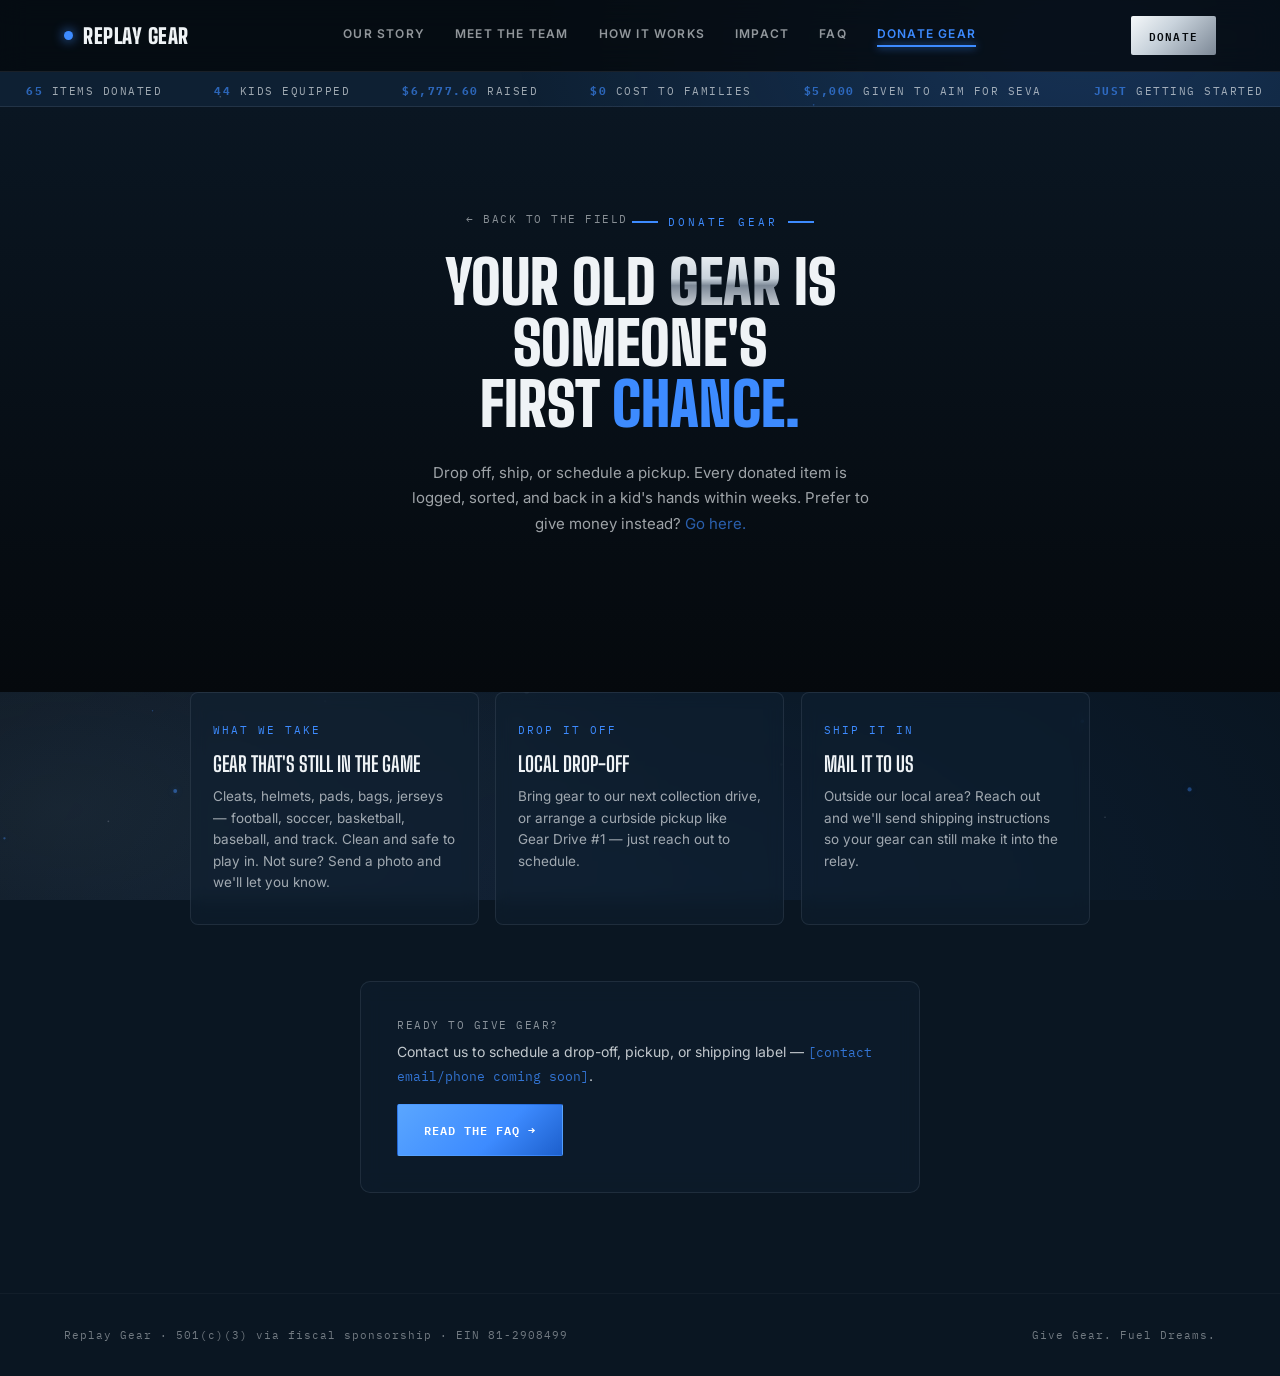
==== commit 316fa242: "Cut spinning coins down to the two meaningful uses Removed the small "seal" badge from every footer " ====
--- a/donate-gear.html
+++ b/donate-gear.html
@@ -87,15 +87,7 @@
 </main>
 
 <footer>
-  <div style="display:flex; align-items:center; gap:14px;">
-    <div class="seal" aria-hidden="true">
-      <div class="seal-inner">
-        <div class="seal-face front"><span class="check">✓</span></div>
-        <div class="seal-face back"><span>TRUSTED<br>501(C)(3)</span></div>
-      </div>
-    </div>
-    <span>Replay Gear · 501(c)(3) via fiscal sponsorship · EIN 81-2908499</span>
-  </div>
+  <span>Replay Gear · 501(c)(3) via fiscal sponsorship · EIN 81-2908499</span>
   <span>Give Gear. Fuel Dreams.</span>
 </footer>
 
--- a/css/style.css
+++ b/css/style.css
@@ -138,22 +138,6 @@
 .badge-face.back .laces span{ width:3px; height:34px; background:var(--void); opacity:.6; border-radius:2px; }
 @keyframes coin-spin{ from{ transform:rotateY(0deg); } to{ transform:rotateY(360deg); } }
 
-/* ---------- SEAL (small spinning badge, reused near Impact + footer) ---------- */
-.seal{ width:56px; height:56px; perspective:500px; flex-shrink:0; }
-.seal-inner{ position:relative; width:100%; height:100%; transform-style:preserve-3d; animation:coin-spin 9s linear infinite; }
-.seal-face{
-  position:absolute; inset:0; border-radius:50%; backface-visibility:hidden; display:flex; flex-direction:column;
-  align-items:center; justify-content:center; text-align:center; line-height:1.1;
-  background:conic-gradient(from 200deg, var(--chrome-1), var(--chrome-3) 30%, var(--chrome-2) 60%, var(--chrome-3));
-  border:1.5px solid rgba(255,255,255,.45); box-shadow:0 6px 16px rgba(0,0,0,.5);
-}
-.seal-face .check{ color:var(--void); font-size:16px; font-weight:900; }
-.seal-face.back{ transform:rotateY(180deg); }
-.seal-face.back span{ font-family:var(--mono); font-size:6.5px; letter-spacing:.5px; color:var(--void); opacity:.8; padding:0 6px; }
-.seal-row{ display:flex; align-items:center; gap:14px; justify-content:center; margin-top:40px; }
-.seal-row .seal-caption{ font-family:var(--mono); font-size:10.5px; letter-spacing:1.5px; text-transform:uppercase; opacity:.5; text-align:left; }
-footer .seal{ width:38px; height:38px; }
-footer .seal-face .check{ font-size:11px; }
 
 /* ---------- 3D FIELD ---------- */
 .field-section{ padding:80px 4vw 130px; }
@@ -333,8 +317,6 @@
 .card-cert-strip .serial{ font-family:var(--mono); font-size:9px; letter-spacing:1.2px; color:var(--accent); opacity:.85; text-transform:uppercase; }
 .card-cert-strip .caption{ font-family:var(--body); font-size:12.5px; line-height:1.4; opacity:.85; margin-top:4px; }
 
-.card-hologram{ position:absolute; top:-15px; right:-13px; width:42px; height:42px; z-index:2; filter:drop-shadow(0 6px 14px rgba(0,0,0,.5)); }
-
 /* Team profile variant of the trading card */
 .card-grid.profiles{ grid-template-columns:repeat(3,1fr); }
 @media (max-width:900px){ .card-grid.profiles{ grid-template-columns:1fr; max-width:340px; margin:0 auto; } }
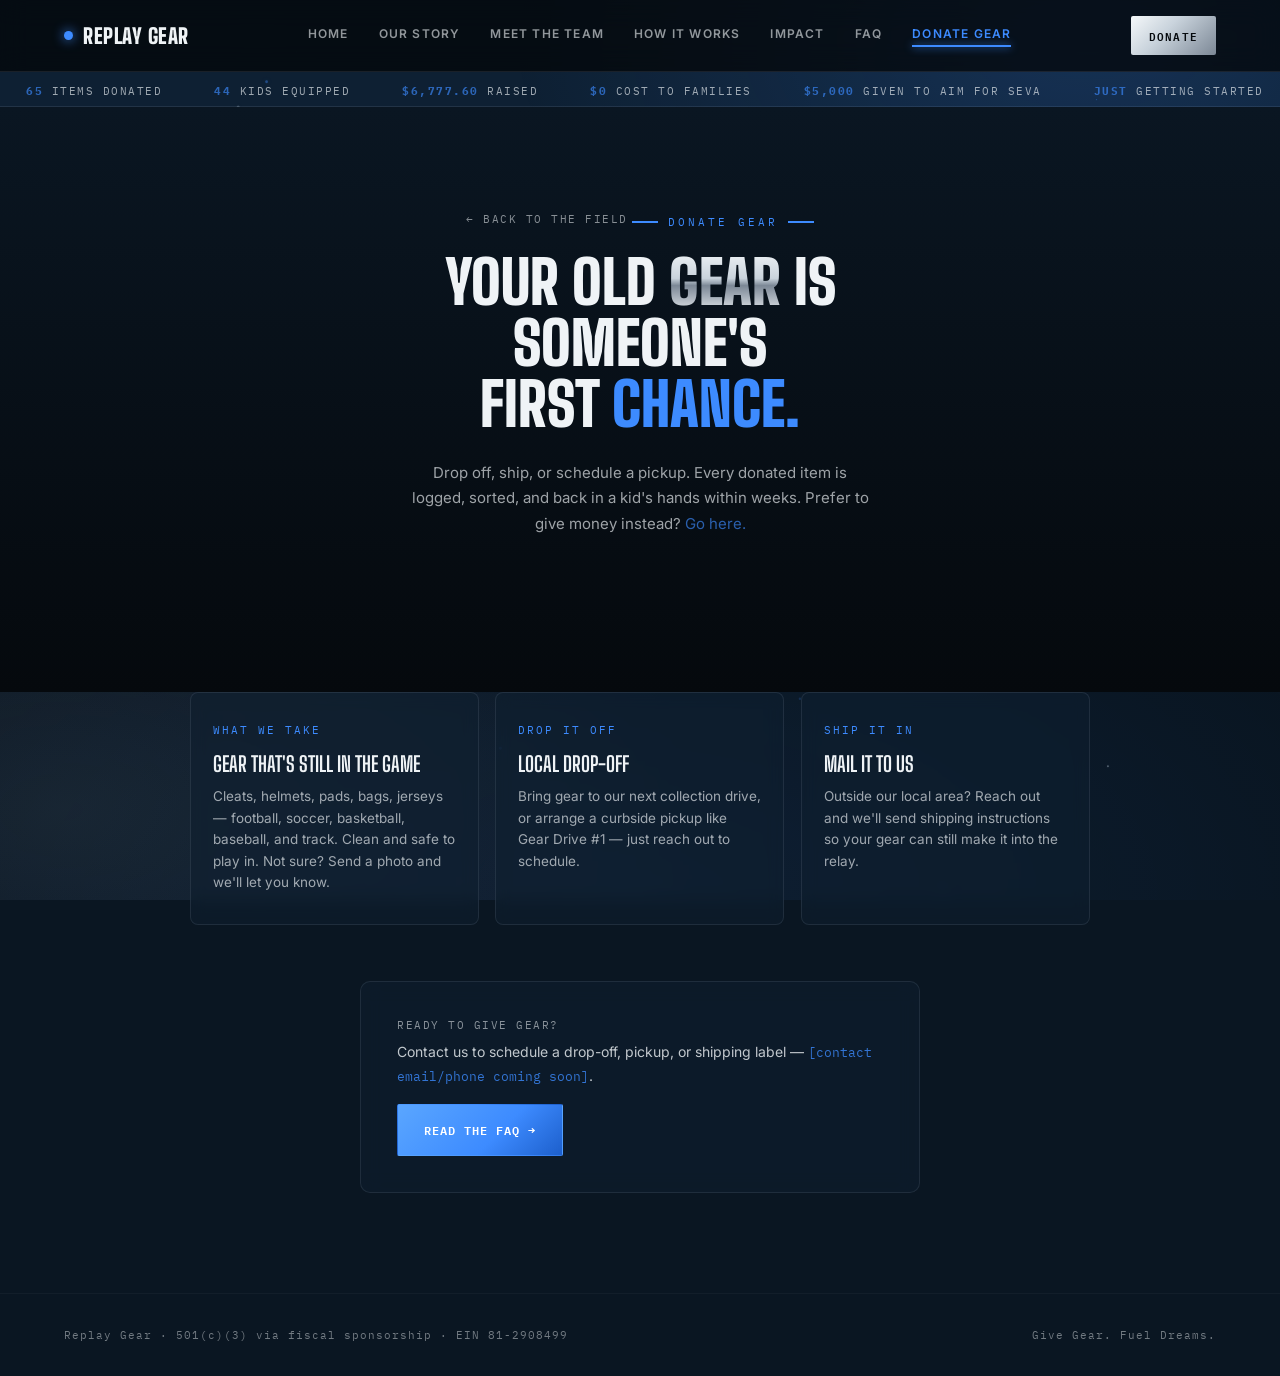
==== commit 284e2079: "Add explicit Home nav link, separate from Our Story The football field/hero page (index.html) is the" ====
--- a/donate-gear.html
+++ b/donate-gear.html
@@ -18,6 +18,7 @@
 <nav>
   <a class="logo" href="index.html"><span class="dot"></span>REPLAY GEAR</a>
   <div class="navlinks">
+    <a href="index.html">Home</a>
     <a href="story.html">Our Story</a>
     <a href="team.html">Meet the Team</a>
     <a href="how-it-works.html">How it Works</a>
@@ -34,6 +35,7 @@
 </nav>
 
 <div class="mobile-panel" id="mobilePanel">
+  <a href="index.html">Home</a>
   <a href="story.html">Our Story</a>
   <a href="team.html">Meet the Team</a>
   <a href="how-it-works.html">How it Works</a>
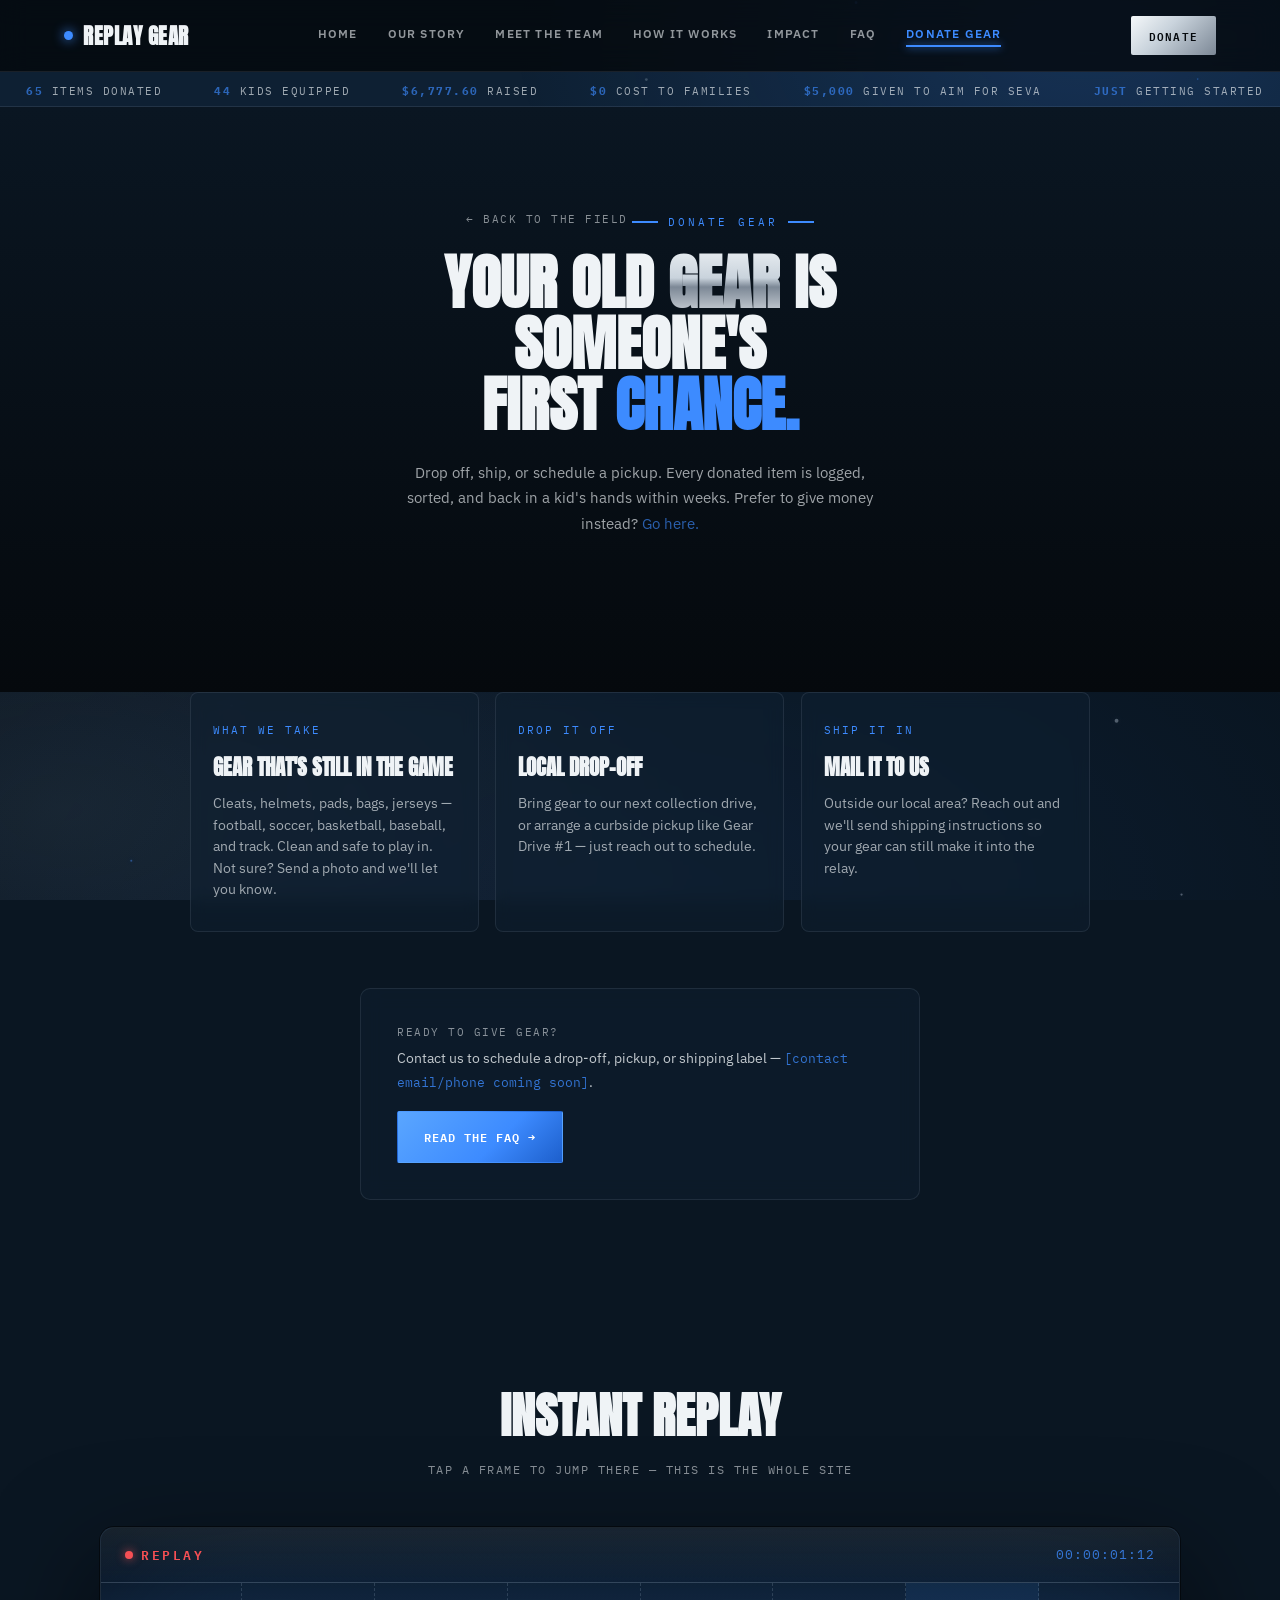
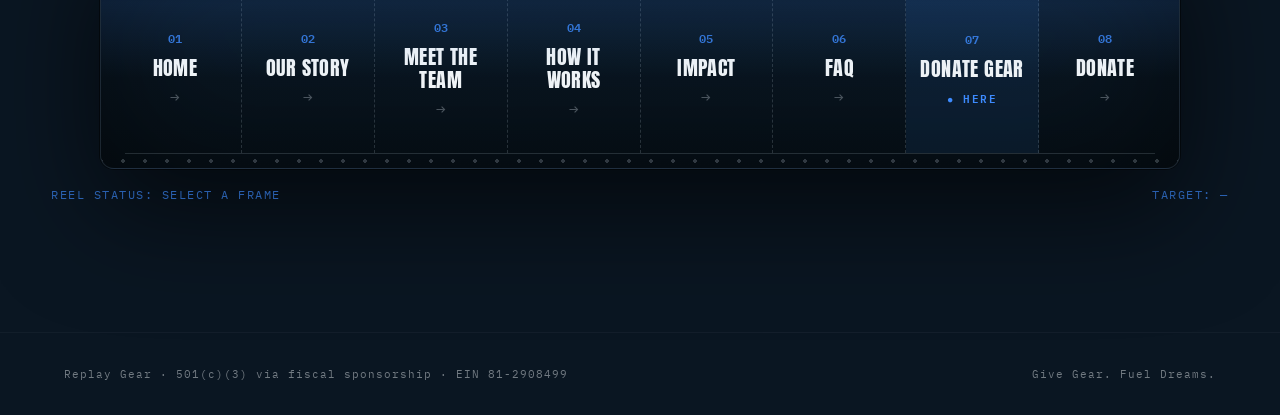
==== commit cd44d9cc: "Replace football field with Instant Replay reel nav on every page Broadcast-monitor filmstrip naviga" ====
--- a/donate-gear.html
+++ b/donate-gear.html
@@ -8,7 +8,7 @@
 <link rel="icon" href="data:image/svg+xml,<svg xmlns=%22http://www.w3.org/2000/svg%22 viewBox=%220 0 100 100%22><circle cx=%2250%22 cy=%2250%22 r=%2248%22 fill=%22%230A1622%22/><ellipse cx=%2250%22 cy=%2250%22 rx=%2232%22 ry=%2220%22 fill=%22%23C9D3DC%22/></svg>">
 <link rel="preconnect" href="https://fonts.googleapis.com">
 <link rel="preconnect" href="https://fonts.gstatic.com" crossorigin>
-<link href="https://fonts.googleapis.com/css2?family=Big+Shoulders+Display:wght@700;900&family=Inter:wght@400;500;600;700&family=IBM+Plex+Mono:wght@500;600&display=swap" rel="stylesheet">
+<link href="https://fonts.googleapis.com/css2?family=Anton&family=IBM+Plex+Sans:wght@400;500;600;700&family=IBM+Plex+Mono:wght@500;600&display=swap" rel="stylesheet">
 <link rel="stylesheet" href="css/style.css">
 </head>
 <body>
@@ -86,6 +86,69 @@
       </div>
     </div>
   </section>
+  <section class="field-section" id="field">
+    <div class="field-header">
+      <div class="field-title">Instant Replay</div>
+      <div class="field-note">Tap a frame to jump there — this is the whole site</div>
+    </div>
+    <div class="reel-wrap" id="fieldWrap">
+      <div class="reel-monitor">
+        <div class="reel-scanline"></div>
+        <div class="reel-topbar">
+          <span class="reel-live"><span class="reel-dot"></span>Replay</span>
+          <span class="reel-timecode" id="reelTimecode">00:00:00:00</span>
+        </div>
+        <div class="reel-strip" id="field-el">
+          <button class="frame" data-href="index.html">
+            <span class="frame-num">01</span>
+            <span class="frame-name">Home</span>
+            <span class="frame-arrow">→</span>
+          </button>
+          <button class="frame" data-href="story.html">
+            <span class="frame-num">02</span>
+            <span class="frame-name">Our Story</span>
+            <span class="frame-arrow">→</span>
+          </button>
+          <button class="frame" data-href="team.html">
+            <span class="frame-num">03</span>
+            <span class="frame-name">Meet the Team</span>
+            <span class="frame-arrow">→</span>
+          </button>
+          <button class="frame" data-href="how-it-works.html">
+            <span class="frame-num">04</span>
+            <span class="frame-name">How It Works</span>
+            <span class="frame-arrow">→</span>
+          </button>
+          <button class="frame" data-href="impact.html">
+            <span class="frame-num">05</span>
+            <span class="frame-name">Impact</span>
+            <span class="frame-arrow">→</span>
+          </button>
+          <button class="frame" data-href="faq.html">
+            <span class="frame-num">06</span>
+            <span class="frame-name">FAQ</span>
+            <span class="frame-arrow">→</span>
+          </button>
+          <div class="frame current" aria-current="page">
+            <span class="frame-num">07</span>
+            <span class="frame-name">Donate Gear</span>
+            <span class="frame-here">● Here</span>
+          </div>
+          <button class="frame" data-href="donate.html">
+            <span class="frame-num">08</span>
+            <span class="frame-name">Donate</span>
+            <span class="frame-arrow">→</span>
+          </button>
+        </div>
+        <div class="reel-track"><div class="reel-playhead" id="reelPlayhead"></div></div>
+        <div class="reel-perf"></div>
+      </div>
+    </div>
+    <div class="field-hud">
+      <span>REEL STATUS: SELECT A FRAME</span>
+      <span id="hudTarget">TARGET: —</span>
+    </div>
+  </section>
 </main>
 
 <footer>
--- a/css/style.css
+++ b/css/style.css
@@ -11,8 +11,8 @@
   --accent:#3D8BFF;
   --accent-dim: rgba(61,139,255,0.16);
   --mono:'IBM Plex Mono', monospace;
-  --display:'Big Shoulders Display', sans-serif;
-  --body:'Inter', sans-serif;
+  --display:'Anton', sans-serif;
+  --body:'IBM Plex Sans', sans-serif;
 }
 *{margin:0;padding:0;box-sizing:border-box;}
 html{scroll-behavior:smooth;}
@@ -98,16 +98,39 @@
 @keyframes scroll-left{0%{transform:translateX(0)}100%{transform:translateX(-50%)}}
 
 /* ---------- HERO ---------- */
-.hero{ padding:110px 5vw 40px; text-align:center; }
+.hero{ padding:96px 5vw 50px; }
+.hero-grid{
+  display:grid; grid-template-columns:1.35fr 1fr; gap:36px 5vw; align-items:end;
+  max-width:1400px; margin:0 auto;
+}
+.hero-tag{
+  font-family:var(--mono); font-size:11px; letter-spacing:2px; color:var(--accent); text-transform:uppercase;
+  margin-bottom:20px; display:inline-flex; align-items:baseline; gap:10px;
+  border-left:2px solid var(--accent); padding-left:10px;
+}
+.hero-title{ margin:0; }
+.hero-title .flap-line{
+  display:flex; flex-wrap:wrap; gap:.02em; font-family:var(--display); font-weight:400;
+  font-size:clamp(72px, 12vw, 188px); line-height:.8; text-transform:uppercase; letter-spacing:0;
+}
+.flap{ display:inline-block; }
+
 .hero-eyebrow{
   font-family:var(--mono); font-size:11px; letter-spacing:3px; color:var(--accent); text-transform:uppercase;
   margin-bottom:22px; display:inline-flex; align-items:center; gap:10px;
 }
 .hero-eyebrow::before, .hero-eyebrow::after{ content:''; width:26px; height:2px; background:var(--accent); display:inline-block;}
-.flap-line{ display:flex; flex-wrap:wrap; gap:.14em; justify-content:center; font-family:var(--display); font-weight:900; font-size:clamp(38px,7vw,88px); line-height:.94; text-transform:uppercase; letter-spacing:-1px;}
-.flap{ display:inline-block; }
-.hero-sub{ margin:26px auto 0; max-width:56ch; font-size:16px; line-height:1.7; color:var(--ice); opacity:.7;}
-.hero-actions{ margin-top:32px; display:flex; gap:16px; justify-content:center; flex-wrap:wrap;}
+
+.hero-copy-col{ padding-bottom:6px; }
+.hero-kicker{ font-family:var(--mono); font-size:13px; letter-spacing:1.5px; text-transform:uppercase; color:var(--ice); opacity:.85; margin:0 0 14px; }
+.hero-sub{ margin:0; max-width:42ch; font-size:15px; line-height:1.7; color:var(--ice); opacity:.65;}
+.hero-actions{ margin-top:26px; display:flex; gap:14px; flex-wrap:wrap; align-items:flex-start;}
+.hero-cta-primary{ display:flex; flex-direction:column; align-items:center; }
+
+@media (max-width:900px){
+  .hero-grid{ grid-template-columns:1fr; align-items:start; }
+  .hero-title .flap-line{ font-size:clamp(56px, 17vw, 100px); }
+}
 .btn{ font-family:var(--mono); font-size:12px; font-weight:600; letter-spacing:1px; text-transform:uppercase; padding:15px 26px; border-radius:2px; display:inline-flex; align-items:center; gap:10px; border:1px solid transparent; transition:transform .15s ease, box-shadow .25s; position:relative; overflow:hidden;}
 .btn-primary{ background:linear-gradient(135deg, #5AA6FF, var(--accent) 60%, #1D5FCC); color:#fff;}
 .btn-primary:hover{ transform:translateY(-2px); box-shadow:0 8px 30px rgba(61,139,255,.4);}
@@ -122,7 +145,7 @@
 .btn:hover::after{ left:130%; }
 
 /* ---------- COIN BADGE ---------- */
-.badge-wrap{ display:flex; justify-content:center; margin-top:46px; }
+.badge-wrap{ display:flex; justify-content:center; margin-top:18px; }
 .badge-coin{ width:112px; height:112px; perspective:700px; }
 .badge-coin-inner{ position:relative; width:100%; height:100%; transform-style:preserve-3d; animation:coin-spin 7s linear infinite; }
 .badge-face{
@@ -139,88 +162,79 @@
 @keyframes coin-spin{ from{ transform:rotateY(0deg); } to{ transform:rotateY(360deg); } }
 
 
-/* ---------- 3D FIELD ---------- */
+/* ---------- INSTANT REPLAY REEL ---------- */
 .field-section{ padding:80px 4vw 130px; }
 .field-header{ text-align:center; margin-bottom:50px; }
 .field-title{ font-family:var(--display); font-weight:900; font-size:clamp(30px,4vw,48px); text-transform:uppercase;}
 .field-note{ font-family:var(--mono); font-size:12px; letter-spacing:1.5px; opacity:.55; text-transform:uppercase; margin-top:10px;}
 
-.field-wrap{ max-width:1180px; margin:0 auto; perspective:1900px; }
-.field{
-  position:relative; height:820px; border-radius:14px;
-  transform-style:preserve-3d;
-  transform: rotateX(50deg) rotateZ(0deg);
-  transition: transform .15s ease-out;
-  background:
-    repeating-linear-gradient(180deg, rgba(200,214,228,0.08) 0 2px, transparent 2px 92px),
-    linear-gradient(180deg, #0C1C2C 0%, #071119 100%);
-  border:1px solid var(--line);
-  box-shadow: 0 0 0 1px rgba(0,0,0,.5), 0 50px 140px rgba(0,0,0,.7), inset 0 0 160px rgba(0,0,0,.6);
+.reel-wrap{ max-width:1080px; margin:0 auto; }
+.reel-monitor{
+  position:relative; border-radius:14px; border:1px solid var(--line);
+  background:linear-gradient(180deg, #0C1C2C 0%, #071119 100%);
+  box-shadow: 0 0 0 1px rgba(0,0,0,.5), 0 40px 110px rgba(0,0,0,.6), inset 0 0 140px rgba(0,0,0,.55);
   overflow:hidden;
 }
-/* yard-line hash marks along both sidelines */
-.field::before, .field::after{
-  content:''; position:absolute; top:0; bottom:0; width:14%;
-  background-image: repeating-linear-gradient(180deg, rgba(200,214,228,0.35) 0 2px, transparent 2px 46px);
-  background-position: left center; background-repeat:repeat-y; background-size: 22px 46px;
-  opacity:.4; pointer-events:none;
-}
-.field::before{ left:2%; }
-.field::after{ right:2%; background-position: right center; }
-
-.field-scanline{
+.reel-scanline{
   position:absolute; left:0; right:0; height:150px;
-  background:linear-gradient(180deg, transparent, rgba(61,139,255,0.16), transparent);
-  animation: scan 5.5s linear infinite; pointer-events:none;
+  background:linear-gradient(180deg, transparent, rgba(61,139,255,0.12), transparent);
+  animation: scan 5.5s linear infinite; pointer-events:none; z-index:2;
 }
 @keyframes scan{ 0%{ top:-150px } 100%{ top:100% } }
 
-.endzone{
-  position:absolute; left:0; right:0; height:84px; display:flex; align-items:center; justify-content:center;
-  font-family:var(--display); font-weight:900; font-size:19px; letter-spacing:4px; text-transform:uppercase;
-  cursor:pointer; transition:filter .2s, background .2s; border:none; width:100%;
-}
-.endzone.top{ top:0; background:linear-gradient(180deg, rgba(124,136,150,0.28), transparent); color:var(--chrome-1);}
-.endzone.bottom{ bottom:0; background:linear-gradient(0deg, rgba(61,139,255,0.3), transparent); color:var(--accent);}
-.endzone:hover, .endzone:focus-visible{ filter:brightness(1.45); }
-
-.zone{
-  position:absolute; left:4%; right:4%; width:92%; height:3px; background:rgba(200,214,228,0.22);
-  cursor:pointer; border:none; padding:0; transition:background .2s, box-shadow .2s;
-}
-.zone-label{
-  position:absolute; left:50%; top:-15px; transform:translate(-50%,0); white-space:nowrap;
-  display:flex; align-items:baseline; gap:10px;
-  font-family:var(--mono); font-size:16px; font-weight:600; letter-spacing:2.5px; color:var(--ice); opacity:.82;
-  padding:5px 18px; border-radius:3px; background:rgba(5,9,13,0.35);
-  transition:opacity .2s, transform .2s, color .2s, background .2s, box-shadow .2s;
-}
-.zone-label .yard{ color:var(--accent); font-weight:700; opacity:.95; }
-.zone:hover, .zone:focus-visible{ background:var(--accent); box-shadow:0 0 20px var(--accent); }
-.zone:hover .zone-label, .zone:focus-visible .zone-label{
-  opacity:1; color:var(--accent); transform:translate(-50%,-6px); background:rgba(5,9,13,0.7); box-shadow:0 0 24px rgba(61,139,255,.35);
-}
-.zone:hover .zone-label .yard, .zone:focus-visible .zone-label .yard{ color:var(--chrome-2); }
-
-.ball{
-  position:absolute; width:34px; height:21px; left:50%; margin-left:-17px;
-  background:linear-gradient(135deg, var(--chrome-2), var(--chrome-1) 50%, var(--chrome-3));
-  border-radius:50% / 60%; box-shadow:0 10px 24px rgba(0,0,0,.6), 0 0 0 1px rgba(255,255,255,.18);
-  transition: top .5s cubic-bezier(.2,.8,.2,1);
-}
-.ball::after{ content:''; position:absolute; left:50%; top:50%; width:18px; height:2px; background:rgba(10,22,34,.6); transform:translate(-50%,-50%);}
+.reel-topbar{
+  position:relative; z-index:1; display:flex; align-items:center; justify-content:space-between;
+  padding:16px 24px; border-bottom:1px solid rgba(200,214,228,0.14);
+  background:linear-gradient(180deg, rgba(124,136,150,0.14), transparent);
+}
+.reel-live{
+  display:flex; align-items:center; gap:8px; font-family:var(--mono); font-weight:600;
+  font-size:13px; letter-spacing:2.5px; color:#ff4d4d; text-transform:uppercase;
+}
+.reel-dot{ width:8px; height:8px; border-radius:50%; background:#ff4d4d; box-shadow:0 0 10px rgba(255,77,77,.8); animation:pulse 1.6s ease-in-out infinite; }
+.reel-timecode{ font-family:var(--mono); font-size:13px; letter-spacing:1px; color:var(--accent); opacity:.8; font-variant-numeric:tabular-nums; }
+
+.reel-strip{
+  position:relative; z-index:1; display:flex; padding:0 8px;
+}
+.frame{
+  flex:1; display:flex; flex-direction:column; align-items:center; justify-content:center; gap:8px;
+  min-height:170px; padding:20px 14px; border:none; border-right:1px dashed rgba(200,214,228,0.18);
+  background:rgba(255,255,255,0); cursor:pointer; text-align:center; transition:background .2s;
+}
+.frame:last-child{ border-right:none; }
+.frame:hover, .frame:focus-visible{ background:rgba(61,139,255,0.12); }
+.frame-num{ font-family:var(--mono); font-size:12px; font-weight:600; color:var(--accent); opacity:.8; }
+.frame-name{ font-family:var(--display); font-weight:400; font-size:clamp(15px,1.6vw,20px); text-transform:uppercase; color:var(--ice); letter-spacing:.02em; line-height:1.15; }
+.frame-arrow{ font-family:var(--mono); font-size:16px; color:var(--chrome-1); opacity:.35; transition:opacity .2s, transform .2s, color .2s; }
+.frame:hover .frame-arrow, .frame:focus-visible .frame-arrow{ opacity:1; transform:translateY(3px); color:var(--accent); }
+.frame.current{ cursor:default; background:rgba(61,139,255,0.09); }
+.frame-here{ font-family:var(--mono); font-size:10.5px; font-weight:600; letter-spacing:1.5px; color:var(--accent); text-transform:uppercase; }
+
+.reel-track{ position:relative; z-index:1; height:1px; background:rgba(200,214,228,0.16); margin:0 24px; }
+.reel-playhead{
+  position:absolute; top:-4px; width:2px; height:9px; background:var(--accent);
+  box-shadow:0 0 8px rgba(61,139,255,.9); left:8.33%; transform:translateX(-50%);
+  transition:left .18s ease-out, opacity .18s ease-out; opacity:0;
+}
+.reel-playhead.active{ opacity:1; }
+
+.reel-perf{
+  position:relative; z-index:1; height:14px;
+  background-image:radial-gradient(circle, rgba(200,214,228,0.22) 2px, transparent 2px);
+  background-size:22px 100%; background-position:11px center;
+}
 
 .field-hud{ display:flex; justify-content:space-between; font-family:var(--mono); font-size:11.5px; letter-spacing:1.5px; color:var(--accent); opacity:.65; margin-top:18px; text-transform:uppercase;}
 
-@media (max-width:900px){
-  .field{ height:1000px; }
-  .zone-label{ font-size:14px; }
-}
 @media (max-width:700px){
-  .field{ height:900px; transform: rotateX(28deg); }
-  .field-wrap{ perspective:1400px; }
-  .zone-label{ opacity:1; background:rgba(5,9,13,0.55); font-size:13.5px; letter-spacing:1.8px; padding:4px 12px; }
-  .endzone{ font-size:15px; letter-spacing:2px; }
+  .reel-strip{ flex-direction:column; padding:0; }
+  .frame{ flex-direction:row; justify-content:flex-start; gap:18px; min-height:80px; padding:0 clamp(20px,4vw,40px); border-right:none; border-top:1px solid rgba(200,214,228,0.14); text-align:left; }
+  .frame:first-child{ border-top:none; }
+  .frame-name{ font-size:clamp(19px,5.5vw,26px); flex:1; }
+  .frame-arrow{ transform:none; }
+  .frame:hover .frame-arrow, .frame:focus-visible .frame-arrow{ transform:translateX(6px); }
+  .reel-track, .reel-perf{ display:none; }
 }
 
 /* ---------- PAGE HEADER (subpages) ---------- */
@@ -436,4 +450,3 @@
 footer{ padding:34px 5vw; border-top:1px solid var(--line); display:flex; justify-content:space-between; align-items:center; font-family:var(--mono); font-size:11px; opacity:.45; letter-spacing:1px; flex-wrap:wrap; gap:10px;}
 
 @media (prefers-reduced-motion: reduce){ *{ animation:none !important; transition:none !important; } }
-@media (max-width:700px){ .field{ height:420px; transform: rotateX(46deg); } }
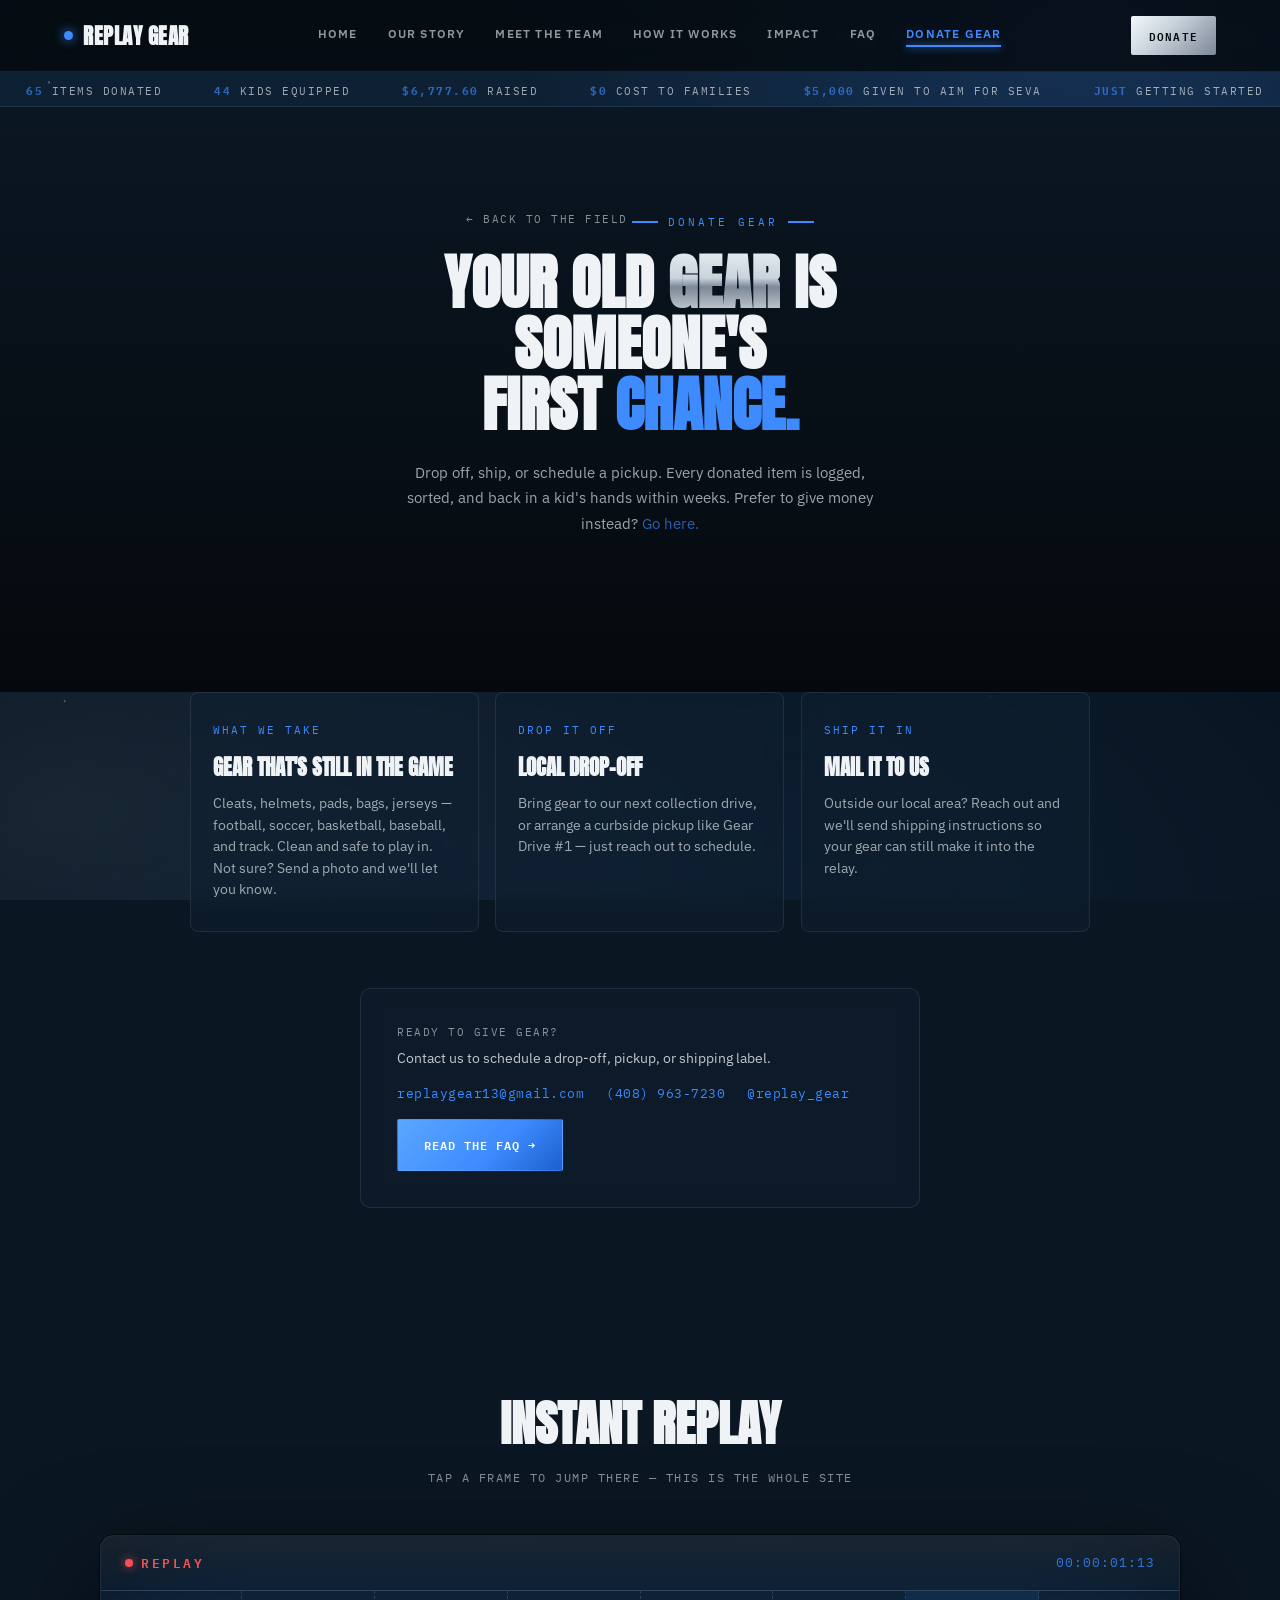
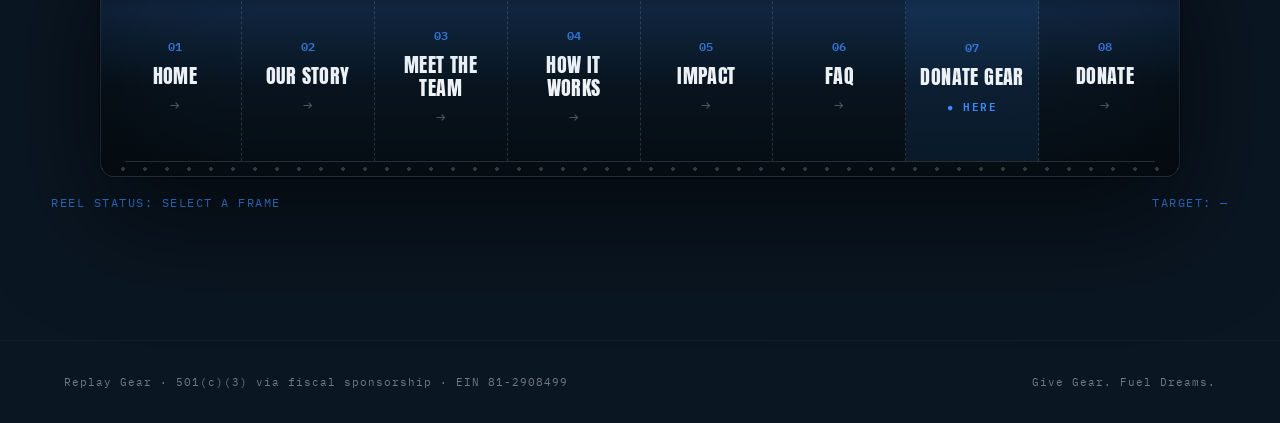
==== commit 21ab0446: "Add real contact info to donate-gear page Replaces the placeholder with email, phone, and Instagram " ====
--- a/donate-gear.html
+++ b/donate-gear.html
@@ -78,8 +78,13 @@
       <div class="donate-field">
         <label>Ready to give gear?</label>
         <p style="font-size:14px; line-height:1.7; opacity:.8; margin-top:6px;">
-          Contact us to schedule a drop-off, pickup, or shipping label — <span style="color:var(--accent); font-family:var(--mono); font-size:12.5px;">[contact email/phone coming soon]</span>.
+          Contact us to schedule a drop-off, pickup, or shipping label.
         </p>
+        <div class="contact-links">
+          <a href="mailto:replaygear13@gmail.com">replaygear13@gmail.com</a>
+          <a href="tel:+14089637230">(408) 963-7230</a>
+          <a href="https://instagram.com/replay_gear" target="_blank" rel="noopener">@replay_gear</a>
+        </div>
       </div>
       <div class="hero-actions" style="justify-content:flex-start; margin-top:10px;">
         <a class="btn btn-primary" href="faq.html">Read the FAQ →</a>
--- a/css/style.css
+++ b/css/style.css
@@ -433,6 +433,9 @@
 }
 .donate-field{ margin-bottom:16px; }
 .donate-field label{ display:block; font-family:var(--mono); font-size:10.5px; letter-spacing:1.5px; text-transform:uppercase; opacity:.55; margin-bottom:8px; }
+.contact-links{ display:flex; flex-wrap:wrap; gap:10px 22px; margin-top:14px; }
+.contact-links a{ font-family:var(--mono); font-size:13px; letter-spacing:.5px; color:var(--accent); text-decoration:none; border-bottom:1px solid transparent; transition:border-color .2s, opacity .2s; }
+.contact-links a:hover{ border-color:var(--accent); }
 .btn:focus-visible, .faq-q:focus-visible, .nav-burger:focus-visible{
   outline:2px solid var(--accent); outline-offset:2px;
 }
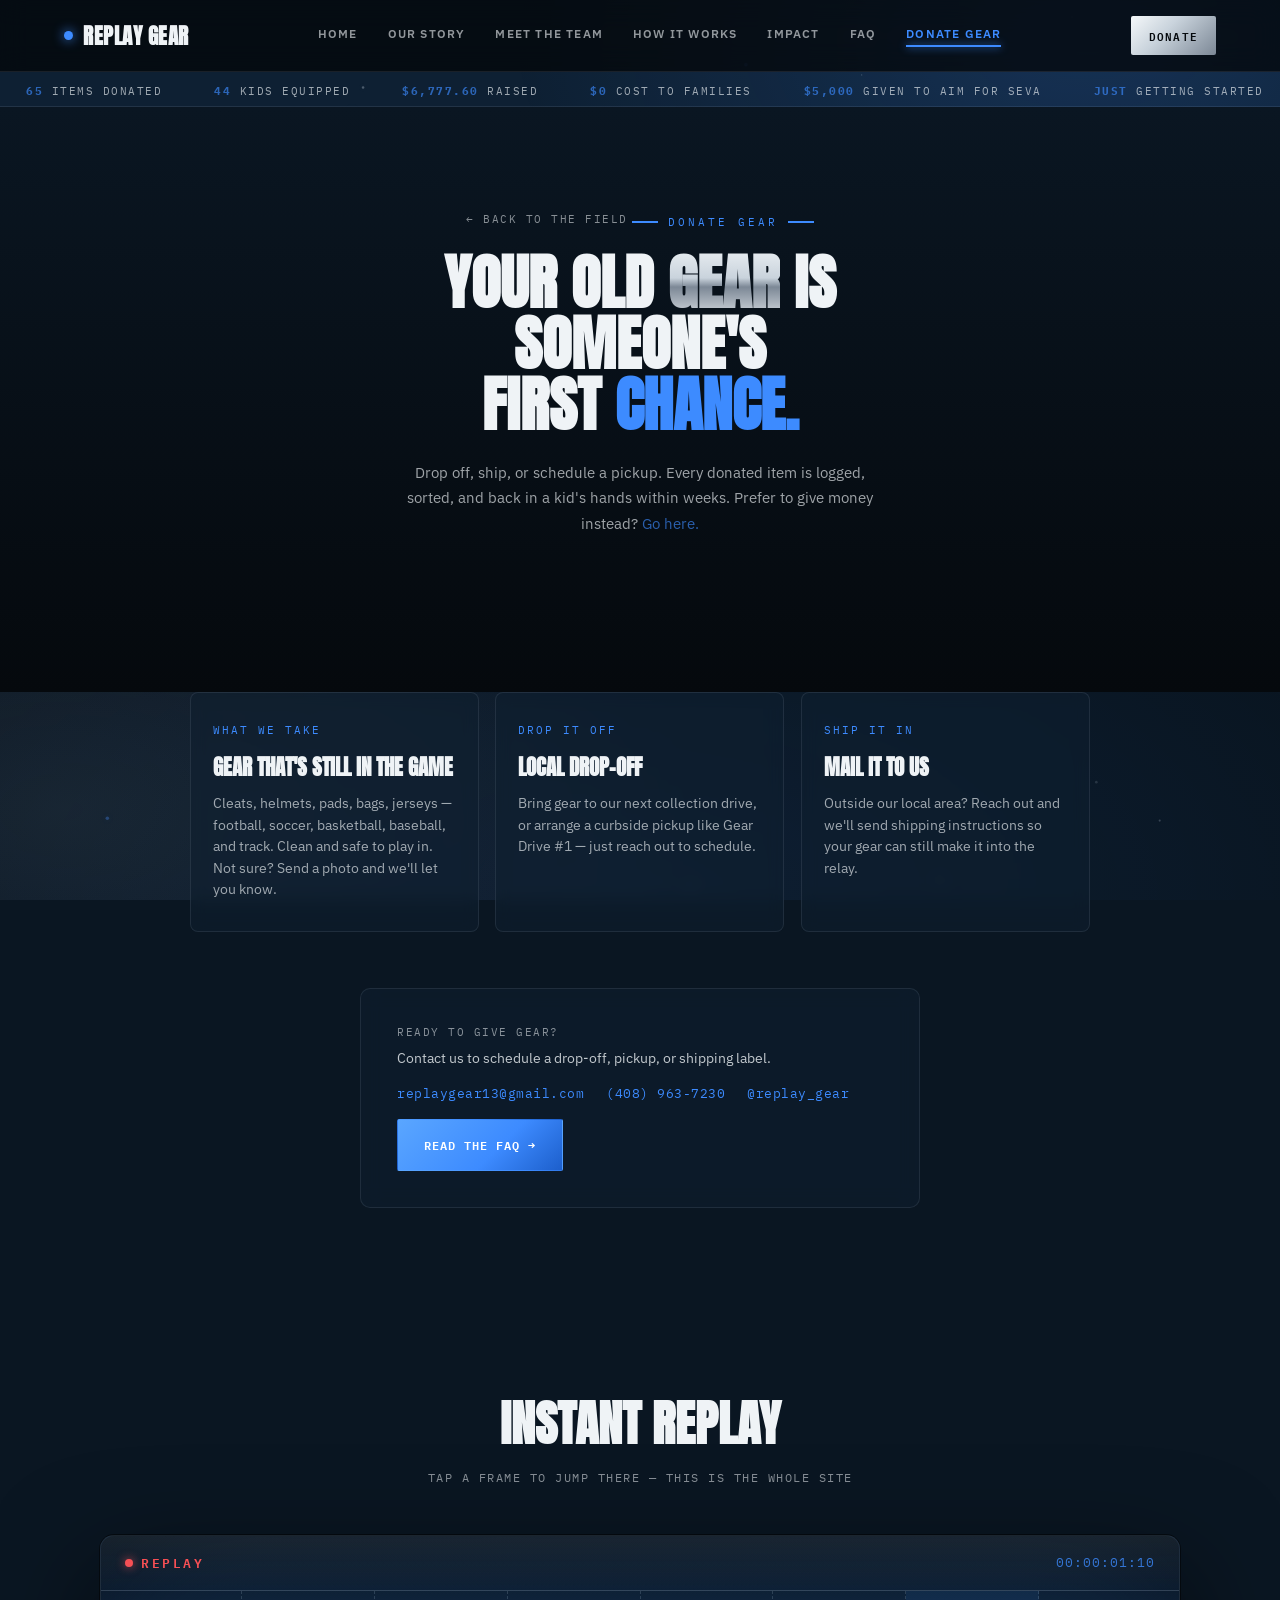
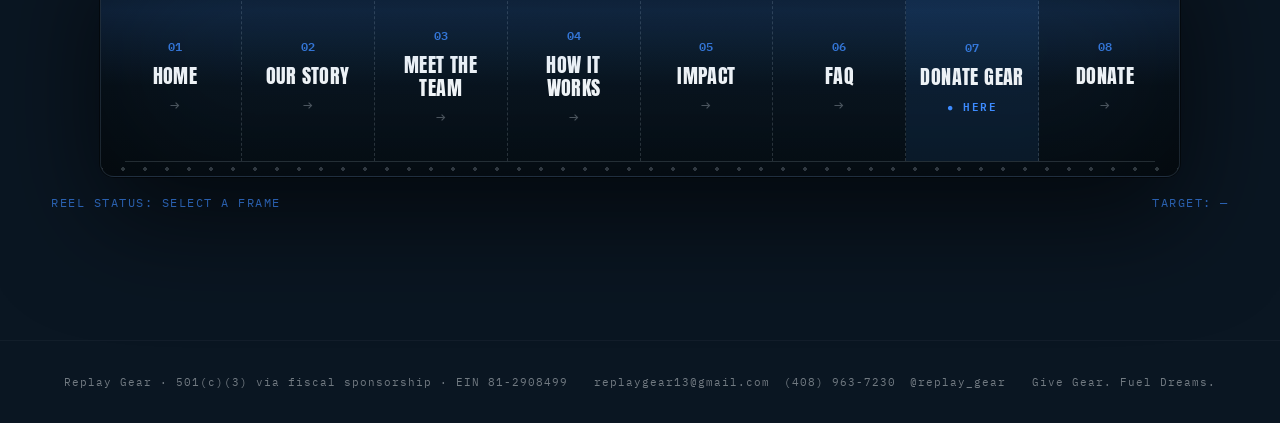
==== commit 5cf4ab8f: "Add contact links to the footer on every page Email, phone, and Instagram are now reachable site-wid" ====
--- a/donate-gear.html
+++ b/donate-gear.html
@@ -158,6 +158,7 @@
 
 <footer>
   <span>Replay Gear · 501(c)(3) via fiscal sponsorship · EIN 81-2908499</span>
+  <span class="footer-contact"><a href="mailto:replaygear13@gmail.com">replaygear13@gmail.com</a><a href="tel:+14089637230">(408) 963-7230</a><a href="https://instagram.com/replay_gear" target="_blank" rel="noopener">@replay_gear</a></span>
   <span>Give Gear. Fuel Dreams.</span>
 </footer>
 
--- a/css/style.css
+++ b/css/style.css
@@ -451,5 +451,8 @@
 .donate-embed-note{ margin-top:16px; font-family:var(--mono); font-size:10.5px; opacity:.45; letter-spacing:.5px; text-align:center; }
 
 footer{ padding:34px 5vw; border-top:1px solid var(--line); display:flex; justify-content:space-between; align-items:center; font-family:var(--mono); font-size:11px; opacity:.45; letter-spacing:1px; flex-wrap:wrap; gap:10px;}
+.footer-contact{ display:flex; gap:14px; flex-wrap:wrap; }
+.footer-contact a{ color:inherit; text-decoration:none; }
+.footer-contact a:hover{ color:var(--accent); opacity:1; }
 
 @media (prefers-reduced-motion: reduce){ *{ animation:none !important; transition:none !important; } }
